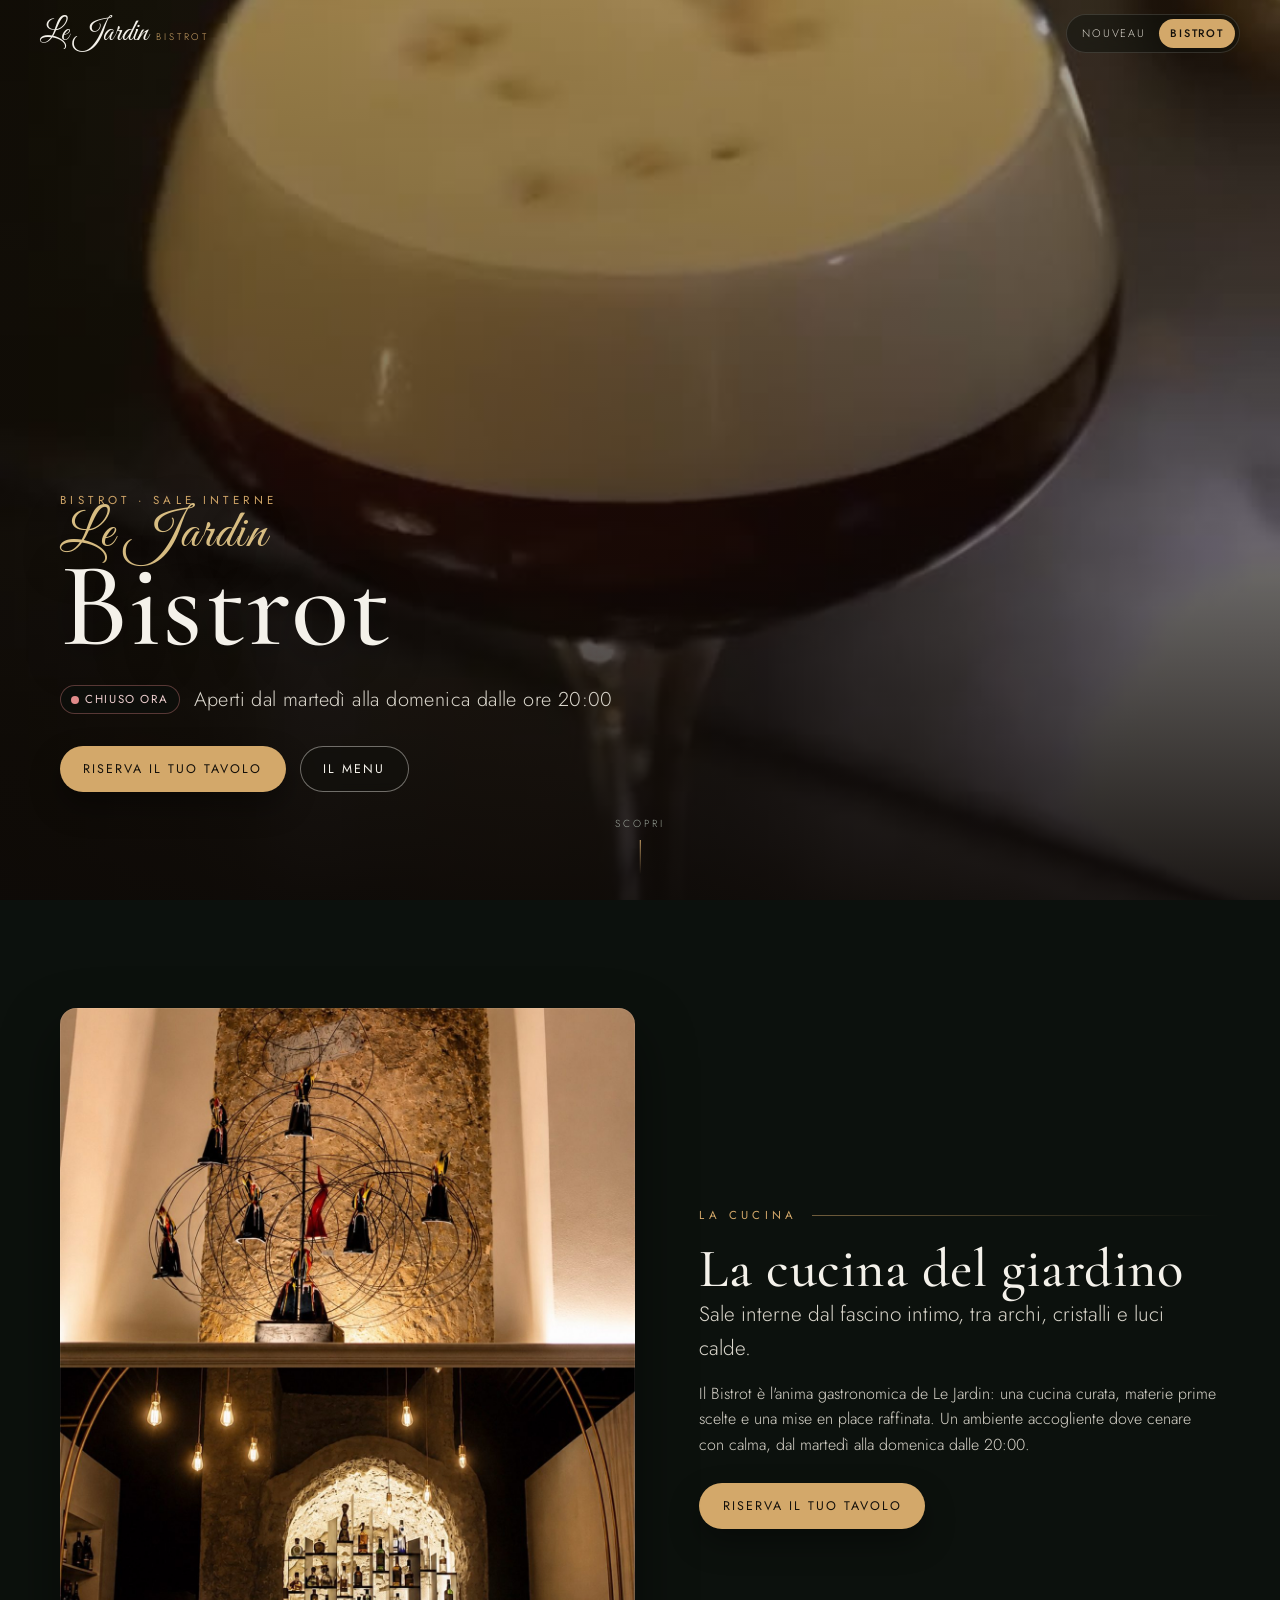
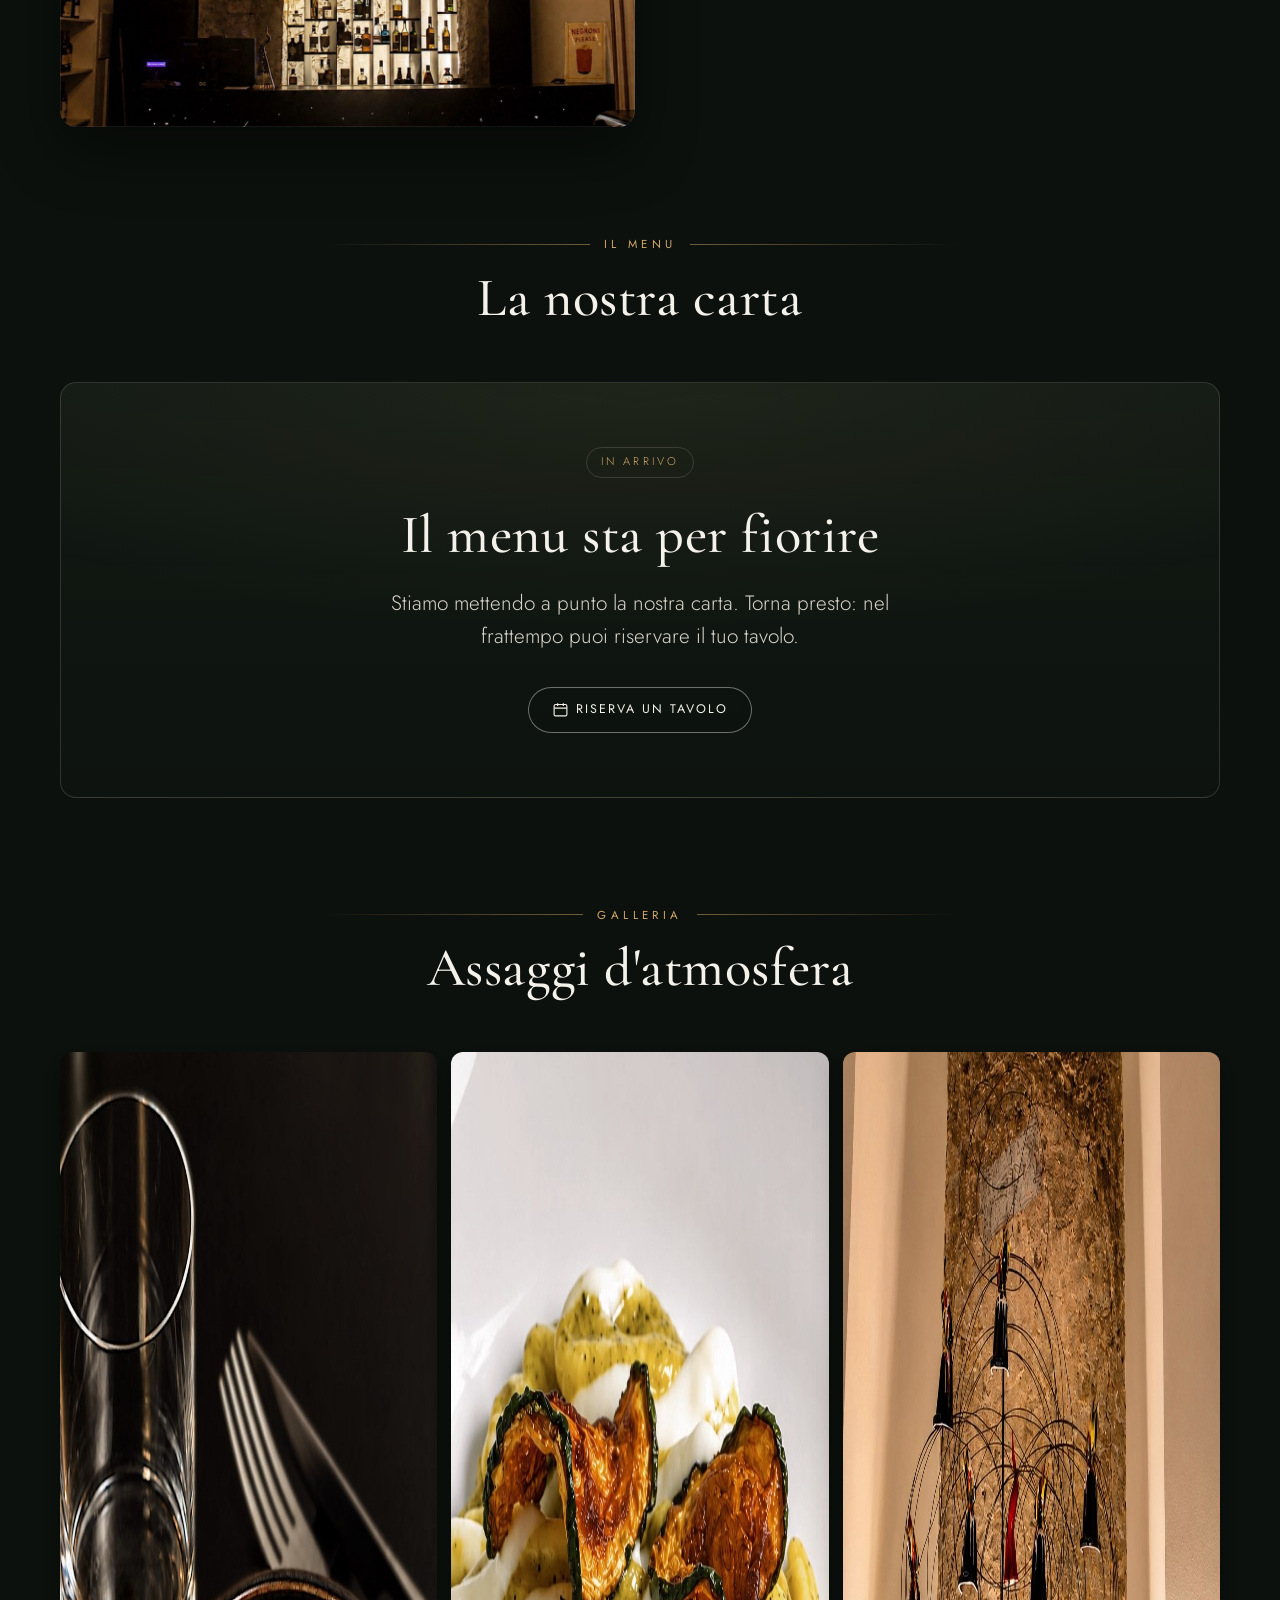
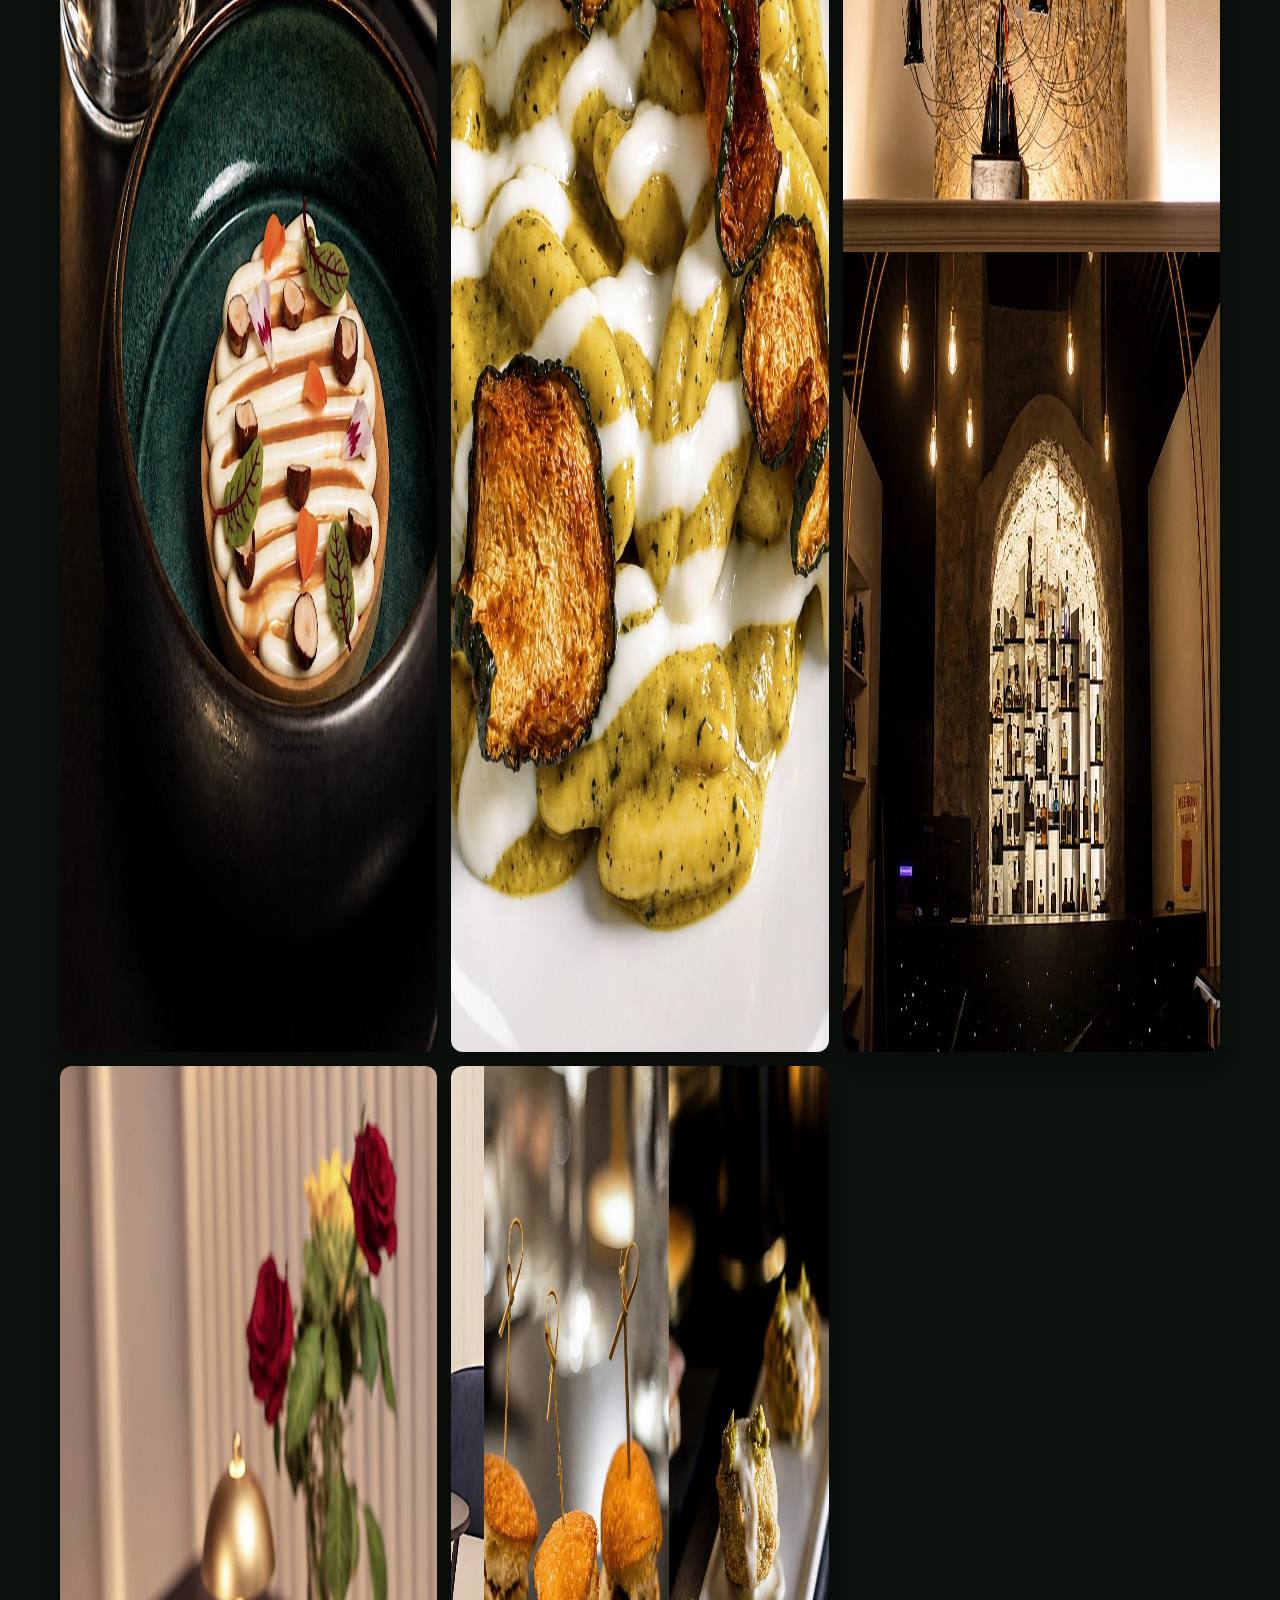
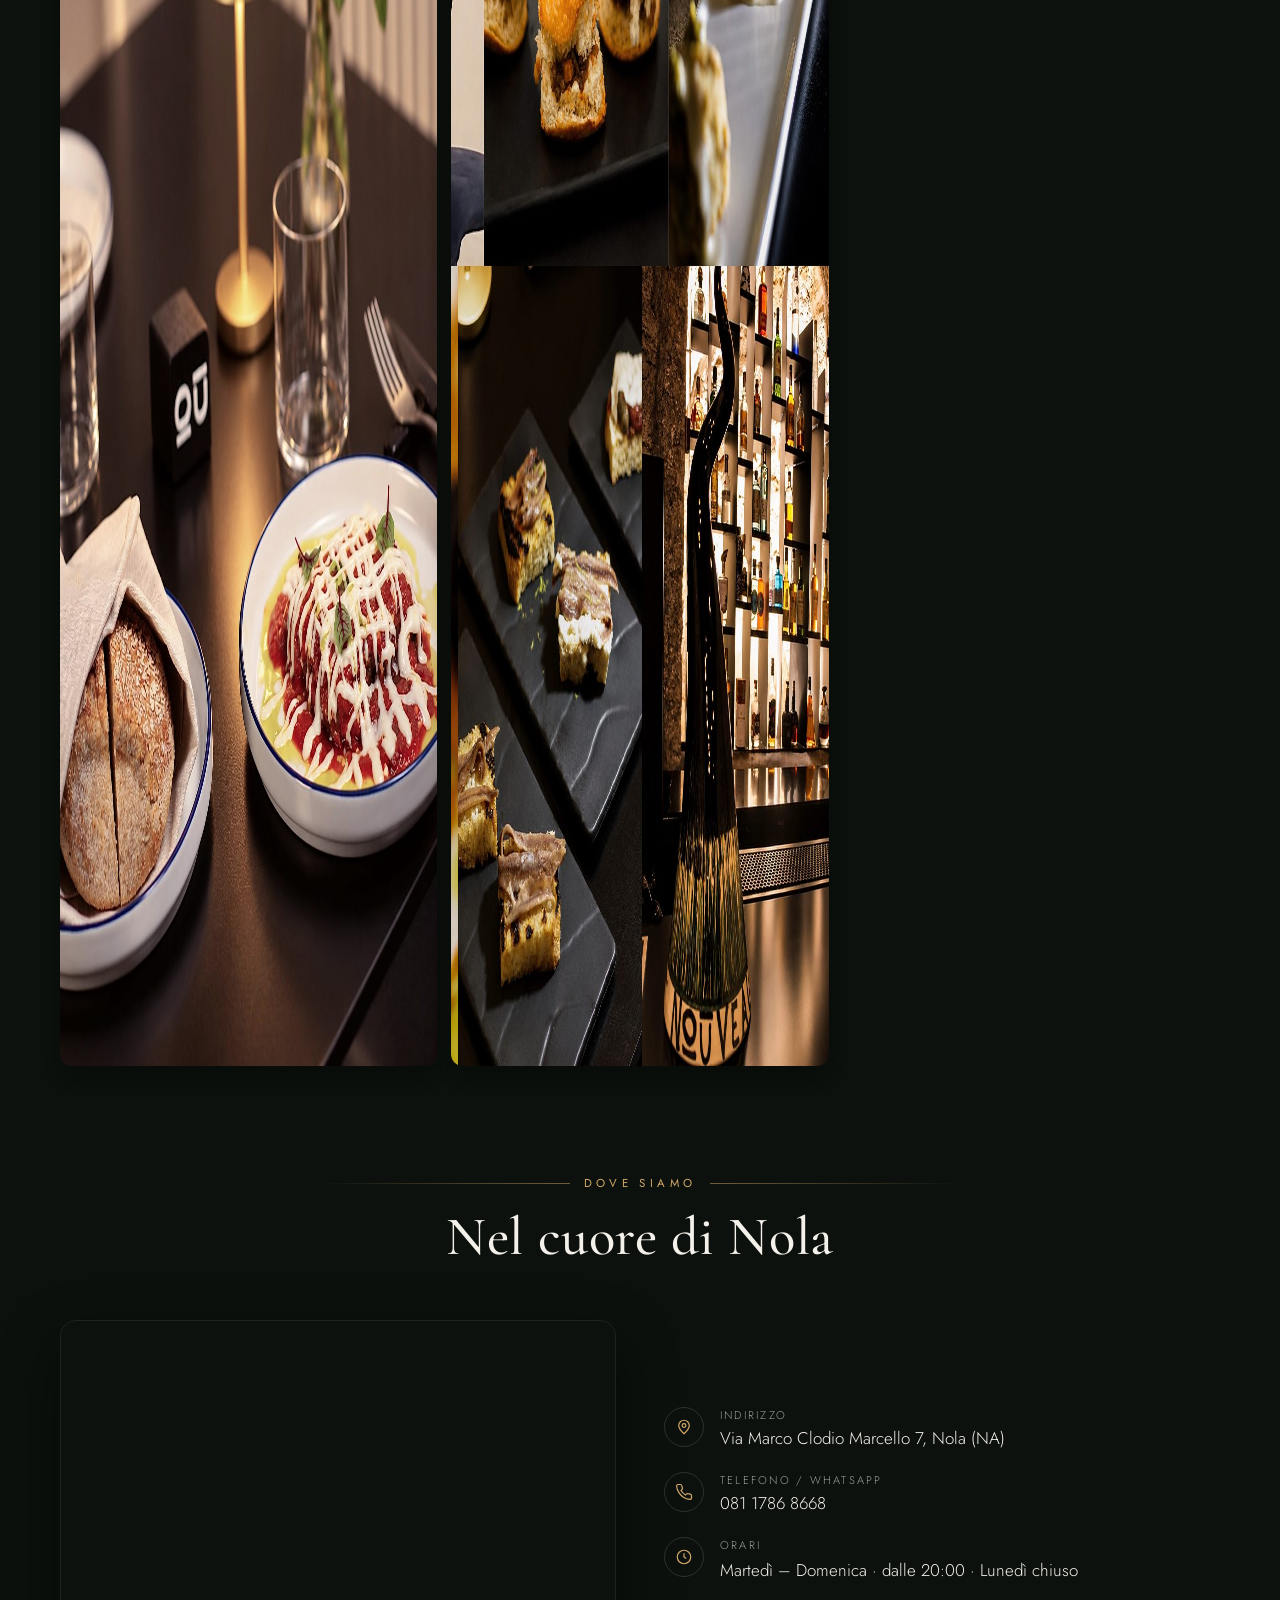
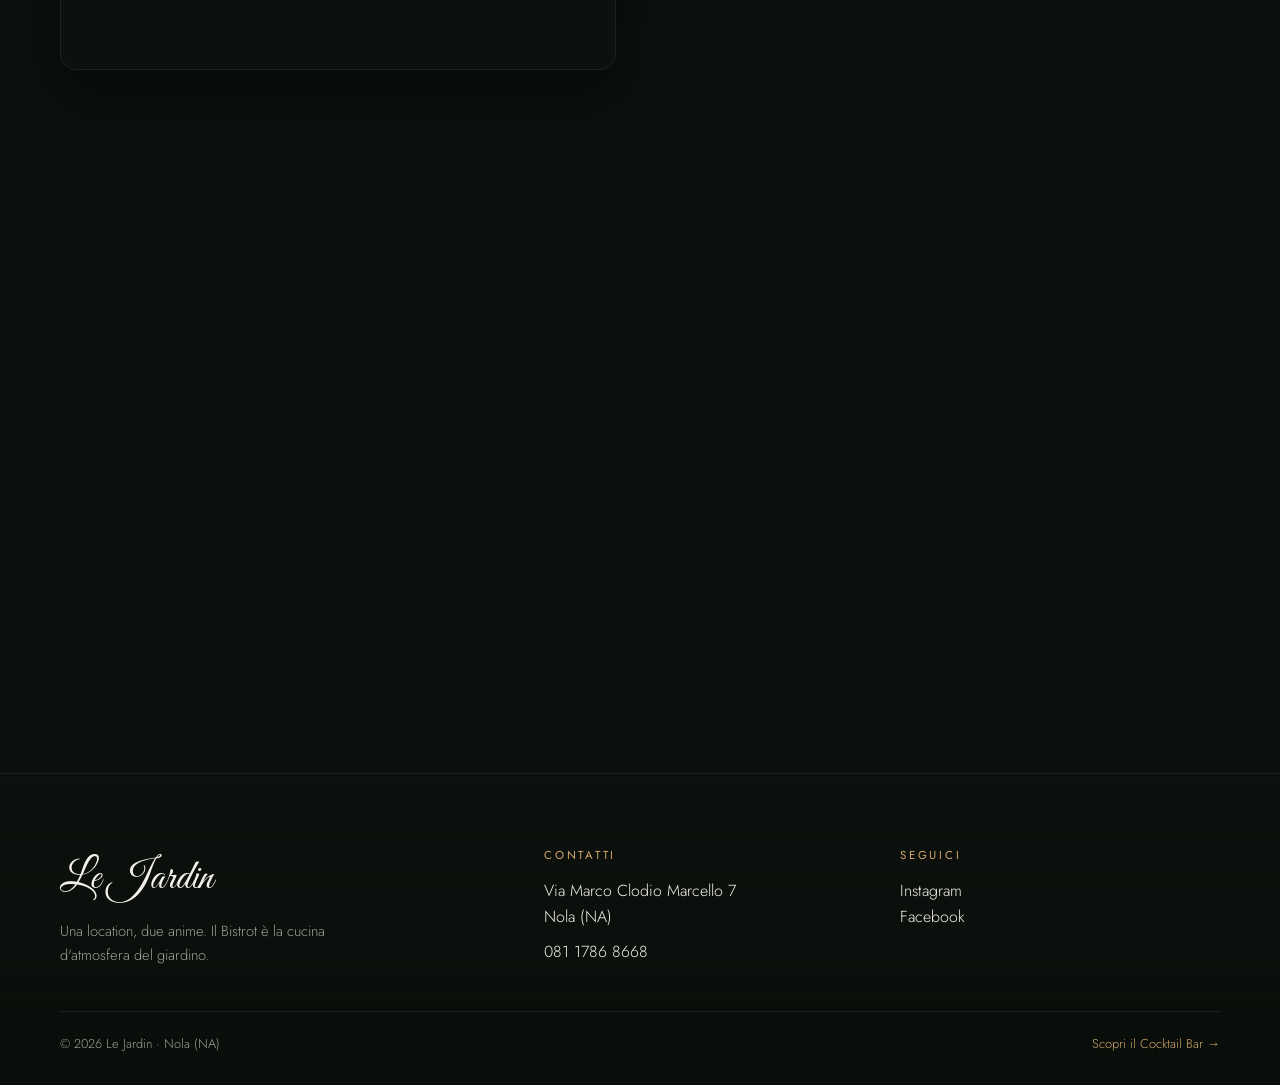
==== bistrot.html @ 112d4d07 "Le Jardin - sito Nouveau + Bistrot" ====
<!DOCTYPE html>
<html lang="it">
<head>
  <meta charset="UTF-8" />
  <meta name="viewport" content="width=device-width, initial-scale=1, viewport-fit=cover" />
  <meta name="theme-color" content="#0c110d" />

  <title>Le Jardin — Bistrot · Cucina d'atmosfera · Nola (NA)</title>
  <meta name="description" content="Il Bistrot de Le Jardin a Nola (NA): cucina curata in sale interne dal fascino intimo. Aperti dal martedì alla domenica dalle 20:00. Riserva il tuo tavolo." />
  <link rel="canonical" href="https://scintillaanselmo0-cell.github.io/le-jardin-nola/bistrot.html" />

  <link rel="icon" href="favicon.ico" sizes="any" />
  <link rel="icon" type="image/png" href="assets/img/icon-512.png" />
  <link rel="apple-touch-icon" href="assets/img/apple-touch-icon.png" />

  <meta property="og:type" content="website" />
  <meta property="og:site_name" content="Le Jardin" />
  <meta property="og:title" content="Le Jardin — Bistrot · Cucina" />
  <meta property="og:description" content="Cucina d'atmosfera. Dal martedì alla domenica dalle 20:00. Nola (NA)." />
  <meta property="og:image" content="assets/img/og-bistrot.jpg" />
  <meta property="og:locale" content="it_IT" />
  <meta name="twitter:card" content="summary_large_image" />
  <meta name="twitter:title" content="Le Jardin — Bistrot" />
  <meta name="twitter:description" content="Cucina d'atmosfera. Nola (NA)." />
  <meta name="twitter:image" content="assets/img/og-bistrot.jpg" />

  <!-- Font self-hosted (nessuna dipendenza esterna) -->
  <link rel="preload" href="assets/fonts/great-vibes-400.woff2" as="font" type="font/woff2" crossorigin />
  <link rel="preload" href="assets/fonts/cormorant-600.woff2" as="font" type="font/woff2" crossorigin />
  <link rel="stylesheet" href="fonts.css" />

  <link rel="stylesheet" href="style.css" />

  <!-- JSON-LD: Restaurant -->
  <script type="application/ld+json">
  {
    "@context": "https://schema.org",
    "@type": "Restaurant",
    "name": "Le Jardin — Bistrot",
    "description": "Bistrot e cucina d'atmosfera de Le Jardin, Nola (NA).",
    "url": "https://scintillaanselmo0-cell.github.io/le-jardin-nola/bistrot.html",
    "image": "https://scintillaanselmo0-cell.github.io/le-jardin-nola/assets/img/og-bistrot.jpg",
    "servesCuisine": "Italiana",
    "acceptsReservations": "True",
    "telephone": "+3908117868668",
    "address": {
      "@type": "PostalAddress",
      "streetAddress": "Via Marco Clodio Marcello 7",
      "addressLocality": "Nola",
      "addressRegion": "NA",
      "postalCode": "80035",
      "addressCountry": "IT"
    },
    "openingHoursSpecification": [{
      "@type": "OpeningHoursSpecification",
      "dayOfWeek": ["Tuesday","Wednesday","Thursday","Friday","Saturday","Sunday"],
      "opens": "20:00", "closes": "00:30"
    }],
    "sameAs": [
      "https://www.instagram.com/lejardin_bistrot/",
      "https://www.facebook.com/nouveauelementididesign/"
    ]
  }
  </script>
</head>

<body class="theme-bistrot" data-page="bistrot">

  <!-- ============ HEADER + SWITCH ============ -->
  <header class="site-header">
    <a class="site-header__brand" href="index.html" aria-label="Le Jardin — home">
      <span class="script">Le Jardin</span>
      <span class="sub">Bistrot</span>
    </a>
    <nav class="switch" aria-label="Cambia esperienza">
      <a href="nouveau.html">Nouveau</a>
      <a href="bistrot.html" class="active" aria-current="page">Bistrot</a>
    </nav>
  </header>

  <!-- ============ HERO ============ -->
  <section class="hero">
    <div class="hero__media">
      <video autoplay muted loop playsinline preload="metadata" poster="assets/poster/bistrot-hero.jpg">
        <source src="assets/video/bistrot-hero.mp4" type="video/mp4" />
      </video>
    </div>
    <div class="hero__overlay"></div>
    <div class="hero__inner">
      <p class="kicker" data-reveal>Bistrot · Sale interne</p>
      <h1 class="hero__title" data-reveal data-delay="1"><span class="script">Le Jardin</span>Bistrot</h1>
      <p class="hero__claim" data-reveal data-delay="2">
        <span class="badge" id="statusBadge"><span class="dot"></span>—</span>
        Aperti dal martedì alla domenica dalle ore 20:00
      </p>
      <div class="hero__actions" data-reveal data-delay="3">
        <a class="btn btn--primary" href="#prenota">Riserva il tuo tavolo</a>
        <a class="btn btn--ghost" href="#menu">Il menu</a>
      </div>
    </div>
    <div class="scroll-cue" aria-hidden="true">Scopri<span></span></div>
  </section>

  <!-- ============ CONCEPT CUCINA ============ -->
  <section class="section" id="concept">
    <div class="wrap">
      <div class="split">
        <div class="split__media" data-reveal>
          <img loading="lazy" width="1200" height="1600" src="assets/img/bistrot-interior.jpg" alt="Interno del bistrot con lampadario e arco di bottiglie" />
        </div>
        <div class="split__body" data-reveal data-delay="1">
          <p class="divider-leaf kicker">La cucina</p>
          <h2 class="section__title">La cucina del giardino</h2>
          <p class="lead">Sale interne dal fascino intimo, tra archi, cristalli e luci calde.</p>
          <p class="body-text">Il Bistrot è l'anima gastronomica de Le Jardin: una cucina curata, materie prime scelte e una mise en place raffinata. Un ambiente accogliente dove cenare con calma, dal martedì alla domenica dalle 20:00.</p>
          <div class="hero__actions" style="margin-top:1.6em">
            <a class="btn btn--primary" href="#prenota">Riserva il tuo tavolo</a>
          </div>
        </div>
      </div>
    </div>
  </section>

  <!-- ============ MENU (in arrivo, struttura pronta in data.js) ============ -->
  <section class="section" id="menu" style="padding-top:0">
    <div class="wrap">
      <div class="section__head center" data-reveal>
        <p class="divider-leaf kicker center">Il menu</p>
        <h2 class="section__title">La nostra carta</h2>
      </div>
      <div id="menuHost"><!-- render da script.js: "in arrivo" o categorie da data.js --></div>
    </div>
  </section>

  <!-- ============ GALLERIA ============ -->
  <section class="section" id="galleria" style="padding-top:0">
    <div class="wrap">
      <div class="section__head center" data-reveal>
        <p class="divider-leaf kicker center">Galleria</p>
        <h2 class="section__title">Assaggi d'atmosfera</h2>
      </div>
      <div class="gallery" data-reveal>
        <img loading="lazy" width="1200" height="1600" src="assets/img/bistrot-food-2.jpg" alt="Piatto gourmet impiattato su fondo scuro" />
        <img loading="lazy" width="1200" height="1600" src="assets/img/bistrot-table.jpg" alt="Tavolo apparecchiato con fiori e lume" />
        <img loading="lazy" width="1200" height="1600" src="assets/img/bistrot-food-3.jpg" alt="Primo piatto con zucchine e crema" />
        <img loading="lazy" width="1200" height="1600" src="assets/img/bistrot-food-1.jpg" alt="Selezione di finger food e antipasti" />
        <img loading="lazy" width="1200" height="1600" src="assets/img/bistrot-interior.jpg" alt="Dettaglio dell'interno del bistrot" />
      </div>
    </div>
  </section>

  <!-- ============ DOVE SIAMO ============ -->
  <section class="section" id="dove" style="padding-top:0">
    <div class="wrap">
      <div class="section__head center" data-reveal>
        <p class="divider-leaf kicker center">Dove siamo</p>
        <h2 class="section__title">Nel cuore di Nola</h2>
      </div>
      <div class="map-wrap" data-reveal>
        <div class="map-frame">
          <iframe title="Mappa Le Jardin" loading="lazy" referrerpolicy="no-referrer-when-downgrade"
            src="https://www.google.com/maps?q=Via+Marco+Clodio+Marcello+7,+Nola+NA&output=embed"></iframe>
        </div>
        <div class="info-list">
          <div class="info-row">
            <span class="ic"><svg viewBox="0 0 24 24" fill="none" stroke="currentColor" stroke-width="1.6"><path d="M12 21s-7-6.3-7-11a7 7 0 0 1 14 0c0 4.7-7 11-7 11Z"/><circle cx="12" cy="10" r="2.5"/></svg></span>
            <div><div class="k">Indirizzo</div><a class="v" data-maps target="_blank" rel="noopener">Via Marco Clodio Marcello 7, Nola (NA)</a></div>
          </div>
          <div class="info-row">
            <span class="ic"><svg viewBox="0 0 24 24" fill="none" stroke="currentColor" stroke-width="1.6"><path d="M22 16.9v3a2 2 0 0 1-2.2 2 19.8 19.8 0 0 1-8.6-3 19.5 19.5 0 0 1-6-6 19.8 19.8 0 0 1-3-8.6A2 2 0 0 1 4.1 2h3a2 2 0 0 1 2 1.7c.1 1 .4 1.9.7 2.8a2 2 0 0 1-.5 2.1L8.1 9.9a16 16 0 0 0 6 6l1.3-1.3a2 2 0 0 1 2.1-.4c.9.3 1.8.6 2.8.7a2 2 0 0 1 1.7 2Z"/></svg></span>
            <div><div class="k">Telefono / WhatsApp</div><a class="v" data-tel>081 1786 8668</a></div>
          </div>
          <div class="info-row">
            <span class="ic"><svg viewBox="0 0 24 24" fill="none" stroke="currentColor" stroke-width="1.6"><circle cx="12" cy="12" r="9"/><path d="M12 7v5l3 2"/></svg></span>
            <div><div class="k">Orari</div><div class="v">Martedì – Domenica · dalle 20:00 · Lunedì chiuso</div></div>
          </div>
        </div>
      </div>
    </div>
  </section>

  <!-- ============ PRENOTA (form -> WhatsApp) ============ -->
  <section class="section" id="prenota" style="padding-top:0">
    <div class="wrap">
      <div class="contact-grid">
        <div data-reveal>
          <p class="divider-leaf kicker">Prenota</p>
          <h2 class="section__title">Riserva il tuo tavolo</h2>
          <p class="lead" style="margin-top:.7em">Compila i campi: ti apriremo WhatsApp con il riepilogo pronto da inviare.</p>
          <div class="socials" style="margin-top:1.6em">
            <a class="social-chip" data-tel>
              <svg viewBox="0 0 24 24" fill="none" stroke="currentColor" stroke-width="1.6"><path d="M22 16.9v3a2 2 0 0 1-2.2 2 19.8 19.8 0 0 1-8.6-3 19.5 19.5 0 0 1-6-6 19.8 19.8 0 0 1-3-8.6A2 2 0 0 1 4.1 2h3a2 2 0 0 1 2 1.7c.1 1 .4 1.9.7 2.8a2 2 0 0 1-.5 2.1L8.1 9.9a16 16 0 0 0 6 6l1.3-1.3a2 2 0 0 1 2.1-.4c.9.3 1.8.6 2.8.7a2 2 0 0 1 1.7 2Z"/></svg>
              081 1786 8668
            </a>
            <a class="social-chip" href="https://www.instagram.com/lejardin_bistrot/" target="_blank" rel="noopener">
              <svg viewBox="0 0 24 24" fill="none" stroke="currentColor" stroke-width="1.6"><rect x="3" y="3" width="18" height="18" rx="5"/><circle cx="12" cy="12" r="4"/><circle cx="17.5" cy="6.5" r="1" fill="currentColor" stroke="none"/></svg>
              @lejardin_bistrot
            </a>
            <a class="social-chip" href="https://www.facebook.com/nouveauelementididesign/" target="_blank" rel="noopener">
              <svg viewBox="0 0 24 24" fill="currentColor"><path d="M13.5 9H16V6h-2.5C11.6 6 10 7.6 10 9.5V11H8v3h2v7h3v-7h2.2l.3-3H13v-1.2c0-.4.3-.8.5-.8Z"/></svg>
              Facebook
            </a>
          </div>
        </div>

        <form class="form" id="reservationForm" novalidate data-reveal data-delay="1">
          <div class="row">
            <div class="field">
              <label for="nome">Nome</label>
              <input id="nome" name="nome" type="text" autocomplete="given-name" placeholder="Il tuo nome" required />
              <span class="err">Inserisci il nome</span>
            </div>
            <div class="field">
              <label for="cognome">Cognome</label>
              <input id="cognome" name="cognome" type="text" autocomplete="family-name" placeholder="Il tuo cognome" required />
              <span class="err">Inserisci il cognome</span>
            </div>
          </div>
          <div class="field">
            <label for="telefono">Telefono</label>
            <input id="telefono" name="telefono" type="tel" autocomplete="tel" inputmode="tel" placeholder="Es. 333 123 4567" required />
            <span class="err">Inserisci un numero valido</span>
          </div>
          <div class="row">
            <div class="field">
              <label for="persone">Persone</label>
              <select id="persone" name="persone" required>
                <option value="" selected disabled>Seleziona</option>
                <option>1</option><option>2</option><option>3</option><option>4</option>
                <option>5</option><option>6</option><option>7</option><option>8</option>
                <option>Più di 8</option>
              </select>
              <span class="err">Seleziona il numero</span>
            </div>
            <div class="field">
              <label for="data">Data</label>
              <input id="data" name="data" type="date" required />
              <span class="err">Scegli una data</span>
            </div>
          </div>
          <div class="field">
            <label for="orario">Orario</label>
            <select id="orario" name="orario" required>
              <option value="" selected disabled>Seleziona</option>
              <option>20:00</option><option>20:30</option><option>21:00</option>
              <option>21:30</option><option>22:00</option><option>22:30</option><option>23:00</option>
            </select>
            <span class="err">Scegli un orario</span>
          </div>
          <button class="btn btn--wa" type="submit" style="width:100%;justify-content:center;margin-top:6px">
            <svg viewBox="0 0 24 24" fill="currentColor"><path d="M12.04 2C6.58 2 2.13 6.45 2.13 11.91c0 1.75.46 3.45 1.32 4.95L2 22l5.25-1.38c1.45.79 3.08 1.21 4.79 1.21 5.46 0 9.91-4.45 9.91-9.91C21.95 6.45 17.5 2 12.04 2m0 18.15c-1.53 0-3.03-.41-4.34-1.19l-.31-.18-3.11.82.83-3.03-.2-.32a8.2 8.2 0 0 1-1.26-4.36c0-4.54 3.7-8.23 8.24-8.23 2.2 0 4.27.86 5.82 2.42a8.18 8.18 0 0 1 2.41 5.82c0 4.54-3.69 8.25-8.23 8.25m4.52-6.16c-.25-.12-1.47-.72-1.69-.81-.23-.08-.39-.12-.56.12-.17.25-.64.81-.79.97-.14.17-.29.19-.54.06-.25-.12-1.05-.39-1.99-1.23-.74-.66-1.23-1.47-1.38-1.72-.14-.25-.02-.38.11-.51.11-.11.25-.29.37-.43.13-.14.17-.25.25-.41.08-.17.04-.31-.02-.43-.06-.12-.56-1.34-.76-1.84-.2-.48-.41-.42-.56-.42-.14-.01-.31-.01-.48-.01s-.43.06-.66.31c-.22.25-.86.85-.86 2.07 0 1.22.89 2.4 1.01 2.56.12.17 1.75 2.67 4.23 3.74.59.26 1.05.41 1.41.52.59.19 1.13.16 1.56.1.48-.07 1.47-.6 1.68-1.18.21-.58.21-1.07.14-1.18-.06-.11-.22-.17-.47-.29"/></svg>
            Invia richiesta su WhatsApp
          </button>
          <p class="form__note">Ti apriremo WhatsApp con il messaggio già compilato. La prenotazione è confermata dalla nostra risposta.</p>
        </form>
      </div>
    </div>
  </section>

  <!-- ============ FOOTER ============ -->
  <footer class="site-footer">
    <div class="wrap">
      <div class="footer-grid">
        <div>
          <div class="script">Le Jardin</div>
          <p class="muted" style="margin-top:8px;max-width:34ch">Una location, due anime. Il Bistrot è la cucina d'atmosfera del giardino.</p>
        </div>
        <div>
          <h4>Contatti</h4>
          <p><a data-maps target="_blank" rel="noopener">Via Marco Clodio Marcello 7<br>Nola (NA)</a></p>
          <p style="margin-top:10px"><a data-tel>081 1786 8668</a></p>
        </div>
        <div>
          <h4>Seguici</h4>
          <p><a href="https://www.instagram.com/lejardin_bistrot/" target="_blank" rel="noopener">Instagram</a></p>
          <p><a href="https://www.facebook.com/nouveauelementididesign/" target="_blank" rel="noopener">Facebook</a></p>
        </div>
      </div>
      <div class="footer-bottom">
        <span>© <span id="yr"></span> Le Jardin · Nola (NA)</span>
        <a class="to-other" href="nouveau.html">Scopri il Cocktail Bar →</a>
      </div>
    </div>
  </footer>

  <script src="data.js"></script>
  <script src="script.js"></script>
  <script>document.getElementById('yr').textContent = new Date().getFullYear();</script>
</body>
</html>
---- fonts.css ----
/* Le Jardin — font self-hosted (nessuna dipendenza esterna) */
@font-face{font-family:"Great Vibes";font-style:normal;font-weight:400;font-display:swap;src:url("assets/fonts/great-vibes-400.woff2") format("woff2");}
@font-face{font-family:"Cormorant Garamond";font-style:normal;font-weight:400;font-display:swap;src:url("assets/fonts/cormorant-400.woff2") format("woff2");}
@font-face{font-family:"Cormorant Garamond";font-style:italic;font-weight:400;font-display:swap;src:url("assets/fonts/cormorant-400-italic.woff2") format("woff2");}
@font-face{font-family:"Cormorant Garamond";font-style:normal;font-weight:500;font-display:swap;src:url("assets/fonts/cormorant-500.woff2") format("woff2");}
@font-face{font-family:"Cormorant Garamond";font-style:normal;font-weight:600;font-display:swap;src:url("assets/fonts/cormorant-600.woff2") format("woff2");}
@font-face{font-family:"Jost";font-style:normal;font-weight:300;font-display:swap;src:url("assets/fonts/jost-300.woff2") format("woff2");}
@font-face{font-family:"Jost";font-style:normal;font-weight:400;font-display:swap;src:url("assets/fonts/jost-400.woff2") format("woff2");}
@font-face{font-family:"Jost";font-style:normal;font-weight:500;font-display:swap;src:url("assets/fonts/jost-500.woff2") format("woff2");}
---- style.css ----
/* =============================================================================
   LE JARDIN — STYLE.CSS
   Estetica: giardino notturno, elegante. Palette scura + accenti botanici/oro.
   Base condivisa + override per Nouveau (.theme-nouveau) e Bistrot (.theme-bistrot)
   ========================================================================== */

/* ---------- Tokens ---------- */
:root {
  --ink:        #0c110d;   /* near-black botanico */
  --ink-2:      #121a14;
  --panel:      #17211a;
  --cream:      #f4f1ea;
  --cream-soft: #d9d5cb;
  --muted:      #9aa398;
  --gold:       #c6a462;
  --gold-soft:  #d8bd82;
  --green:      #6f8f6a;   /* verde botanico */
  --green-deep: #33513a;
  --line:       rgba(244,241,234,.14);
  --line-soft:  rgba(244,241,234,.08);
  --shadow:     0 24px 60px rgba(0,0,0,.45);

  --serif: "Cormorant Garamond", Georgia, "Times New Roman", serif;
  --script: "Great Vibes", "Cormorant Garamond", cursive;
  --sans: "Jost", "Helvetica Neue", Arial, sans-serif;

  --wrap: 1160px;
  --radius: 16px;
  --ease: cubic-bezier(.22,.61,.36,1);
}

/* Tema Nouveau — più notturno/vibrante (verde-blu, oro freddo) */
.theme-nouveau {
  --accent: #cbb06a;
  --accent-2: #7fa27a;
  --tint: rgba(18,26,20,.72);
  --hero-overlay: linear-gradient(180deg, rgba(8,12,9,.35) 0%, rgba(8,12,9,.55) 55%, rgba(8,12,9,.92) 100%);
}
/* Tema Bistrot — più caldo/accogliente (oro caldo, terracotta soft) */
.theme-bistrot {
  --accent: #d3a86a;
  --accent-2: #b98a54;
  --tint: rgba(24,18,14,.72);
  --hero-overlay: linear-gradient(180deg, rgba(16,11,8,.35) 0%, rgba(16,11,8,.55) 55%, rgba(14,10,7,.94) 100%);
}

/* ---------- Reset ---------- */
*,*::before,*::after { box-sizing: border-box; }
* { margin: 0; }
html { scroll-behavior: smooth; -webkit-text-size-adjust: 100%; }
body {
  font-family: var(--sans);
  color: var(--cream);
  background: var(--ink);
  line-height: 1.6;
  font-weight: 300;
  overflow-x: hidden;
  -webkit-font-smoothing: antialiased;
  text-rendering: optimizeLegibility;
}
img, video { max-width: 100%; display: block; }
a { color: inherit; text-decoration: none; }
button { font-family: inherit; cursor: pointer; border: 0; background: none; color: inherit; }
:focus-visible { outline: 2px solid var(--accent); outline-offset: 3px; border-radius: 4px; }
ul { list-style: none; padding: 0; }

/* ---------- Typography helpers ---------- */
h1,h2,h3 { font-family: var(--serif); font-weight: 500; line-height: 1.08; letter-spacing: .01em; }
.script { font-family: var(--script); font-weight: 400; }
.kicker {
  font-family: var(--sans); font-weight: 400; font-size: .72rem;
  letter-spacing: .38em; text-transform: uppercase; color: var(--accent);
}
.wrap { width: min(var(--wrap), 92vw); margin-inline: auto; }
.lead { font-size: clamp(1.05rem, 2.2vw, 1.3rem); color: var(--cream-soft); font-weight: 300; }
.center { text-align: center; }

/* =============================================================================
   SPLASH / CHOOSER (index.html)
   ========================================================================== */
.splash {
  min-height: 100svh; min-height: 100dvh;
  display: flex; flex-direction: column;
  background: var(--ink);
  padding-top: env(safe-area-inset-top);
}
.splash__brand {
  position: absolute; top: max(26px, env(safe-area-inset-top)); left: 0; right: 0;
  z-index: 30; text-align: center; pointer-events: none;
}
.splash__brand .script {
  font-size: clamp(2.6rem, 8vw, 5rem); color: var(--cream);
  text-shadow: 0 6px 30px rgba(0,0,0,.6);
}
.splash__brand .tagline {
  font-size: .7rem; letter-spacing: .34em; text-transform: uppercase;
  color: var(--gold-soft); margin-top: -.2em;
}

.chooser {
  flex: 1; display: grid; grid-template-columns: 1fr 1fr;
  min-height: 100svh; min-height: 100dvh;
}
.half {
  position: relative; overflow: hidden; display: flex;
  align-items: flex-end; justify-content: center;
  min-height: 50svh; isolation: isolate;
}
.half__media { position: absolute; inset: 0; z-index: -2; }
.half__media img, .half__media video {
  width: 100%; height: 100%; object-fit: cover;
  transition: transform 1.1s var(--ease), filter 1.1s var(--ease);
  transform: scale(1.06); filter: saturate(.92) brightness(.62);
}
.half__scrim {
  position: absolute; inset: 0; z-index: -1;
  background: linear-gradient(180deg, rgba(8,12,9,.25), rgba(8,12,9,.78));
  transition: background .6s var(--ease);
}
.half__inner {
  position: relative; z-index: 2; text-align: center;
  padding: 0 24px clamp(48px, 9vh, 96px); max-width: 460px;
}
.half__kicker { color: var(--gold-soft); }
.half__title { font-size: clamp(2.1rem, 5vw, 3.4rem); color: var(--cream); margin-top: .18em; }
.half__desc { color: var(--cream-soft); margin-top: .5em; font-size: .98rem; }
.half__cta {
  display: inline-flex; align-items: center; gap: .6em; margin-top: 1.4em;
  padding: .85em 1.7em; border: 1px solid rgba(244,241,234,.4);
  border-radius: 100px; letter-spacing: .18em; text-transform: uppercase;
  font-size: .74rem; color: var(--cream); backdrop-filter: blur(4px);
  background: rgba(12,17,13,.28); transition: all .4s var(--ease);
}
.half__cta::after { content: "→"; transition: transform .4s var(--ease); }
/* Hover / focus states */
.half:hover .half__media img, .half:hover .half__media video,
.half:focus-within .half__media img, .half:focus-within .half__media video {
  transform: scale(1.14); filter: saturate(1.05) brightness(.72);
}
.half:hover .half__scrim, .half:focus-within .half__scrim {
  background: linear-gradient(180deg, rgba(8,12,9,.1), rgba(8,12,9,.62));
}
.half:hover .half__cta { background: var(--accent); color: #14100a; border-color: var(--accent); }
.half:hover .half__cta::after { transform: translateX(5px); }

.half--nouveau { --accent: #cbb06a; }
.half--bistrot { --accent: #d3a86a; }

/* Divider / cerniera centrale con logo */
.chooser__hinge {
  position: absolute; top: 50%; left: 50%; transform: translate(-50%,-50%);
  z-index: 20; width: 92px; height: 92px; border-radius: 50%;
  display: grid; place-items: center; pointer-events: none;
  background: radial-gradient(circle at 50% 40%, rgba(12,17,13,.9), rgba(12,17,13,.7));
  border: 1px solid rgba(214,189,130,.5);
  box-shadow: 0 0 0 8px rgba(12,17,13,.35), 0 18px 40px rgba(0,0,0,.5);
}
.chooser__hinge .lj { font-family: var(--serif); font-size: 1.5rem; color: var(--gold-soft); letter-spacing: .02em; }

.splash__foot {
  position: relative; z-index: 15; text-align: center;
  padding: 18px 16px calc(18px + env(safe-area-inset-bottom));
  background: var(--ink); border-top: 1px solid var(--line-soft);
  font-size: .82rem; color: var(--muted);
  display: flex; flex-wrap: wrap; gap: 8px 22px; justify-content: center; align-items: center;
}
.splash__foot a:hover { color: var(--cream); }
.splash__foot .sep { opacity: .4; }

/* =============================================================================
   HEADER / SWITCH (nouveau.html + bistrot.html)
   ========================================================================== */
.site-header {
  position: fixed; top: 0; inset-inline: 0; z-index: 60;
  display: flex; align-items: center; justify-content: space-between;
  padding: 14px clamp(16px, 4vw, 40px);
  padding-top: max(14px, env(safe-area-inset-top));
  transition: background .4s var(--ease), border-color .4s var(--ease), backdrop-filter .4s;
  border-bottom: 1px solid transparent;
}
.site-header.scrolled {
  background: rgba(10,15,11,.82); backdrop-filter: blur(14px) saturate(1.1);
  border-bottom-color: var(--line-soft);
}
.site-header__brand { display: flex; align-items: baseline; gap: .5em; }
.site-header__brand .script { font-size: 1.9rem; color: var(--cream); line-height: 1; }
.site-header__brand .sub {
  font-size: .6rem; letter-spacing: .3em; text-transform: uppercase; color: var(--accent);
}

/* Switch Nouveau <-> Bistrot */
.switch {
  display: inline-flex; align-items: center; gap: 2px; padding: 4px;
  border: 1px solid var(--line); border-radius: 100px; background: rgba(12,17,13,.5);
  backdrop-filter: blur(8px);
}
.switch a {
  font-size: .68rem; letter-spacing: .16em; text-transform: uppercase;
  padding: .55em 1.05em; border-radius: 100px; color: var(--cream-soft);
  transition: all .35s var(--ease); white-space: nowrap;
}
.switch a.active { background: var(--accent); color: #14100a; font-weight: 500; }
.switch a:not(.active):hover { color: var(--cream); background: rgba(244,241,234,.08); }

/* =============================================================================
   HERO (pagine interne)
   ========================================================================== */
.hero {
  position: relative; min-height: 100svh; min-height: 100dvh;
  display: flex; align-items: flex-end; overflow: hidden; isolation: isolate;
}
.hero__media { position: absolute; inset: 0; z-index: -2; }
.hero__media img, .hero__media video {
  width: 100%; height: 100%; object-fit: cover;
}
.hero__overlay { position: absolute; inset: 0; z-index: -1; background: var(--hero-overlay); }
.hero__inner {
  width: min(var(--wrap), 92vw); margin-inline: auto;
  padding: 0 0 clamp(64px, 12vh, 130px); position: relative;
}
.hero__title {
  font-size: clamp(3.2rem, 12vw, 7.5rem); color: var(--cream);
  line-height: .92; text-shadow: 0 10px 40px rgba(0,0,0,.5);
}
.hero__title .script { display: block; font-size: clamp(2rem, 6vw, 3.4rem); color: var(--gold-soft); margin-bottom: -.15em; }
.hero__claim {
  display: inline-flex; align-items: center; gap: .7em; margin-top: 1.1em;
  font-size: clamp(1rem, 2.4vw, 1.25rem); color: var(--cream-soft); letter-spacing: .02em;
}
.hero__actions { display: flex; flex-wrap: wrap; gap: 14px; margin-top: 1.9em; }
.hero .scroll-cue {
  position: absolute; bottom: 26px; left: 50%; transform: translateX(-50%);
  font-size: .64rem; letter-spacing: .3em; text-transform: uppercase; color: var(--muted);
  display: flex; flex-direction: column; align-items: center; gap: 8px;
}
.hero .scroll-cue span { width: 1px; height: 34px; background: linear-gradient(var(--accent), transparent); animation: cue 2s var(--ease) infinite; }
@keyframes cue { 0%{transform:scaleY(.2);transform-origin:top;opacity:.3} 50%{transform:scaleY(1);opacity:1} 100%{transform:scaleY(.2);transform-origin:bottom;opacity:.3} }

/* ---------- Badge Aperto/Chiuso ---------- */
.badge {
  display: inline-flex; align-items: center; gap: .5em;
  padding: .4em .9em; border-radius: 100px; font-size: .72rem;
  letter-spacing: .14em; text-transform: uppercase; font-weight: 400;
  border: 1px solid var(--line); background: rgba(12,17,13,.55); backdrop-filter: blur(6px);
}
.badge .dot { width: 8px; height: 8px; border-radius: 50%; background: var(--muted); }
.badge.is-open   { color: #d7f0d0; border-color: rgba(120,190,120,.5); }
.badge.is-open .dot { background: #7cd67c; box-shadow: 0 0 0 4px rgba(124,214,124,.18); animation: pulse 2s infinite; }
.badge.is-closed { color: #f0d0d0; border-color: rgba(200,120,120,.4); }
.badge.is-closed .dot { background: #e08a8a; }
@keyframes pulse { 0%,100%{box-shadow:0 0 0 3px rgba(124,214,124,.18)} 50%{box-shadow:0 0 0 7px rgba(124,214,124,0)} }

/* =============================================================================
   BUTTONS
   ========================================================================== */
.btn {
  display: inline-flex; align-items: center; gap: .6em;
  padding: .95em 1.8em; border-radius: 100px; font-size: .78rem;
  letter-spacing: .16em; text-transform: uppercase; font-weight: 400;
  transition: all .4s var(--ease); border: 1px solid transparent; line-height: 1;
  min-height: 46px;
}
.btn svg { width: 17px; height: 17px; }
.btn--primary { background: var(--accent); color: #14100a; box-shadow: 0 14px 30px rgba(0,0,0,.35); }
.btn--primary:hover { transform: translateY(-2px); box-shadow: 0 20px 40px rgba(0,0,0,.45); filter: brightness(1.06); }
.btn--ghost { border-color: rgba(244,241,234,.42); color: var(--cream); background: rgba(12,17,13,.25); backdrop-filter: blur(4px); }
.btn--ghost:hover { border-color: var(--accent); color: var(--accent); }
.btn--wa { background: #25d366; color: #08130b; }
.btn--wa:hover { transform: translateY(-2px); filter: brightness(1.05); box-shadow: 0 18px 36px rgba(37,211,102,.3); }

/* =============================================================================
   SECTIONS
   ========================================================================== */
section { position: relative; }
.section { padding: clamp(70px, 12vh, 130px) 0; }
.section__head { max-width: 640px; margin-bottom: clamp(36px, 6vh, 60px); }
.section__head.center { margin-inline: auto; }
.section__title { font-size: clamp(2rem, 5.2vw, 3.4rem); color: var(--cream); margin-top: .28em; }
.section__lead { margin-top: .8em; }
.divider-leaf { display: flex; align-items: center; gap: 14px; color: var(--accent); margin: 0 0 4px; }
.divider-leaf::after { content: ""; height: 1px; flex: 1; background: linear-gradient(90deg, var(--accent), transparent); opacity: .5; }
.center .divider-leaf::before { content: ""; height: 1px; flex: 1; background: linear-gradient(90deg, transparent, var(--accent)); opacity: .5; }

/* ---------- Concept split ---------- */
.split { display: grid; grid-template-columns: 1.05fr .95fr; gap: clamp(30px, 5vw, 72px); align-items: center; }
.split.reverse .split__media { order: 2; }
.split__media {
  position: relative; border-radius: var(--radius); overflow: hidden;
  box-shadow: var(--shadow); aspect-ratio: 4/5;
}
.split__media img, .split__media video { width: 100%; height: 100%; object-fit: cover; }
.split__media::after { content:""; position:absolute; inset:0; box-shadow: inset 0 0 0 1px rgba(244,241,234,.08); border-radius: var(--radius); }
.split__body p + p { margin-top: 1em; }
.split__body .body-text { color: var(--cream-soft); margin-top: 1em; }

/* ---------- Highlights (drink) ---------- */
.cards { display: grid; grid-template-columns: repeat(3,1fr); gap: 18px; margin-top: 8px; }
.card {
  border: 1px solid var(--line-soft); border-radius: var(--radius); padding: 28px 24px;
  background: linear-gradient(180deg, rgba(23,33,26,.6), rgba(18,26,20,.35));
  transition: transform .5s var(--ease), border-color .5s var(--ease);
}
.card:hover { transform: translateY(-4px); border-color: rgba(203,176,106,.4); }
.card__no { font-family: var(--serif); font-size: 1.4rem; color: var(--accent); opacity: .7; }
.card h3 { font-size: 1.5rem; color: var(--cream); margin: .3em 0 .35em; }
.card p { color: var(--muted); font-size: .95rem; }

/* ---------- Menu ---------- */
.menu-panel {
  border: 1px solid var(--line); border-radius: var(--radius);
  padding: clamp(36px, 6vw, 64px); text-align: center;
  background:
    radial-gradient(120% 100% at 50% 0%, rgba(203,176,106,.08), transparent 60%),
    linear-gradient(180deg, rgba(23,33,26,.5), rgba(18,26,20,.3));
}
.menu-panel .lead { max-width: 520px; margin: .6em auto 1.6em; }
.menu-soon__tag {
  display: inline-block; font-size: .7rem; letter-spacing: .28em; text-transform: uppercase;
  color: var(--accent); border: 1px solid var(--line); border-radius: 100px; padding: .5em 1.2em; margin-bottom: 1.2em;
}
/* Menu categorie (quando popolato in data.js) */
.menu-cats { display: grid; gap: clamp(28px,4vw,44px); text-align: left; max-width: 720px; margin-inline: auto; }
.menu-cat h3 { font-size: 1.7rem; color: var(--accent); margin-bottom: .5em; }
.menu-item { display: flex; justify-content: space-between; gap: 16px; padding: .7em 0; border-bottom: 1px dashed var(--line-soft); }
.menu-item__name { color: var(--cream); font-size: 1.08rem; }
.menu-item__desc { color: var(--muted); font-size: .9rem; margin-top: .15em; }
.menu-item__price { color: var(--accent); font-family: var(--serif); font-size: 1.2rem; white-space: nowrap; }

/* ---------- Gallery ---------- */
.gallery { columns: 3; column-gap: 14px; }
.gallery img {
  width: 100%; border-radius: 12px; margin-bottom: 14px; break-inside: avoid;
  box-shadow: 0 12px 28px rgba(0,0,0,.35); transition: transform .6s var(--ease), filter .6s var(--ease);
  filter: saturate(.96);
}
.gallery img:hover { transform: scale(1.02); filter: saturate(1.08); }

/* ---------- Map / Dove siamo ---------- */
.map-wrap { display: grid; grid-template-columns: 1fr 1fr; gap: clamp(24px,4vw,48px); align-items: stretch; }
.map-frame { border-radius: var(--radius); overflow: hidden; box-shadow: var(--shadow); min-height: 340px; border: 1px solid var(--line-soft); }
.map-frame iframe { width: 100%; height: 100%; min-height: 340px; border: 0; filter: grayscale(.2) contrast(1.05) brightness(.92); }
.info-list { display: grid; gap: 20px; align-content: center; }
.info-row { display: flex; gap: 16px; align-items: flex-start; }
.info-row .ic { flex: none; width: 40px; height: 40px; border-radius: 50%; display: grid; place-items: center; border: 1px solid var(--line); color: var(--accent); }
.info-row .ic svg { width: 18px; height: 18px; }
.info-row .k { font-size: .7rem; letter-spacing: .2em; text-transform: uppercase; color: var(--muted); }
.info-row .v { color: var(--cream); font-size: 1.06rem; margin-top: 2px; }
.info-row a.v:hover { color: var(--accent); }

/* ---------- Contatti / Prenota ---------- */
.contact-grid { display: grid; grid-template-columns: 1fr 1fr; gap: clamp(28px,5vw,60px); }
.socials { display: flex; gap: 12px; flex-wrap: wrap; margin-top: 8px; }
.social-chip {
  display: inline-flex; align-items: center; gap: .5em; padding: .7em 1.1em;
  border: 1px solid var(--line); border-radius: 100px; font-size: .85rem; color: var(--cream-soft);
  transition: all .35s var(--ease);
}
.social-chip svg { width: 18px; height: 18px; }
.social-chip:hover { border-color: var(--accent); color: var(--accent); transform: translateY(-2px); }

/* ---------- Reservation form (Bistrot) ---------- */
.form { display: grid; gap: 16px; }
.form .row { display: grid; grid-template-columns: 1fr 1fr; gap: 16px; }
.field { display: grid; gap: 7px; }
.field label { font-size: .7rem; letter-spacing: .18em; text-transform: uppercase; color: var(--muted); }
.field input, .field select {
  width: 100%; padding: .85em 1em; border-radius: 12px; color: var(--cream);
  background: rgba(12,17,13,.55); border: 1px solid var(--line); font-size: 1rem; font-family: inherit;
  transition: border-color .3s, background .3s;
}
.field input:focus, .field select:focus { border-color: var(--accent); background: rgba(12,17,13,.8); outline: none; }
.field input::placeholder { color: rgba(154,163,152,.6); }
.field.invalid input, .field.invalid select { border-color: #e08a8a; }
.field .err { font-size: .74rem; color: #e79b9b; display: none; }
.field.invalid .err { display: block; }
.form__note { font-size: .82rem; color: var(--muted); }
select option { background: var(--ink); color: var(--cream); }

/* =============================================================================
   FOOTER
   ========================================================================== */
.site-footer {
  border-top: 1px solid var(--line-soft); padding: clamp(48px,8vh,80px) 0 calc(30px + env(safe-area-inset-bottom));
  background: linear-gradient(180deg, transparent, rgba(8,12,9,.6));
}
.footer-grid { display: grid; grid-template-columns: 1.4fr 1fr 1fr; gap: 36px; }
.site-footer .script { font-size: 2.6rem; color: var(--cream); }
.site-footer h4 { font-family: var(--sans); font-size: .72rem; letter-spacing: .24em; text-transform: uppercase; color: var(--accent); margin-bottom: 14px; font-weight: 400; }
.site-footer a:hover { color: var(--accent); }
.site-footer .muted { color: var(--muted); font-size: .92rem; }
.footer-bottom {
  margin-top: 44px; padding-top: 22px; border-top: 1px solid var(--line-soft);
  display: flex; flex-wrap: wrap; gap: 10px 20px; justify-content: space-between; align-items: center;
  font-size: .8rem; color: var(--muted);
}
.footer-bottom .to-other { color: var(--accent); }

/* =============================================================================
   REVEAL ANIMATIONS
   ========================================================================== */
[data-reveal] { opacity: 0; transform: translateY(26px); transition: opacity .9s var(--ease), transform .9s var(--ease); }
[data-reveal].in { opacity: 1; transform: none; }
[data-reveal][data-delay="1"] { transition-delay: .09s; }
[data-reveal][data-delay="2"] { transition-delay: .18s; }
[data-reveal][data-delay="3"] { transition-delay: .27s; }

/* =============================================================================
   RESPONSIVE
   ========================================================================== */
@media (max-width: 900px) {
  .split, .map-wrap, .contact-grid { grid-template-columns: 1fr; }
  .split.reverse .split__media { order: 0; }
  .cards { grid-template-columns: 1fr; }
  .gallery { columns: 2; }
  .footer-grid { grid-template-columns: 1fr; gap: 30px; }
  .split__media { aspect-ratio: 16/11; }
}

@media (max-width: 720px) {
  /* Splash diventa verticale (stack) */
  .chooser { grid-template-columns: 1fr; }
  .half { min-height: 50svh; }
  .chooser__hinge { width: 74px; height: 74px; }
  .form .row { grid-template-columns: 1fr; }
  .site-header { padding: 10px 14px; padding-top: max(10px, env(safe-area-inset-top)); }
  .site-header__brand .script { font-size: 1.55rem; }
  .switch a { padding: .5em .8em; font-size: .62rem; }
}

@media (max-width: 480px) {
  .gallery { columns: 1; }
  .hero__actions .btn { width: 100%; justify-content: center; }
}

/* Riduci il movimento se richiesto dal sistema */
@media (prefers-reduced-motion: reduce) {
  *, *::before, *::after { animation-duration: .001ms !important; transition-duration: .001ms !important; scroll-behavior: auto !important; }
  [data-reveal] { opacity: 1; transform: none; }
}
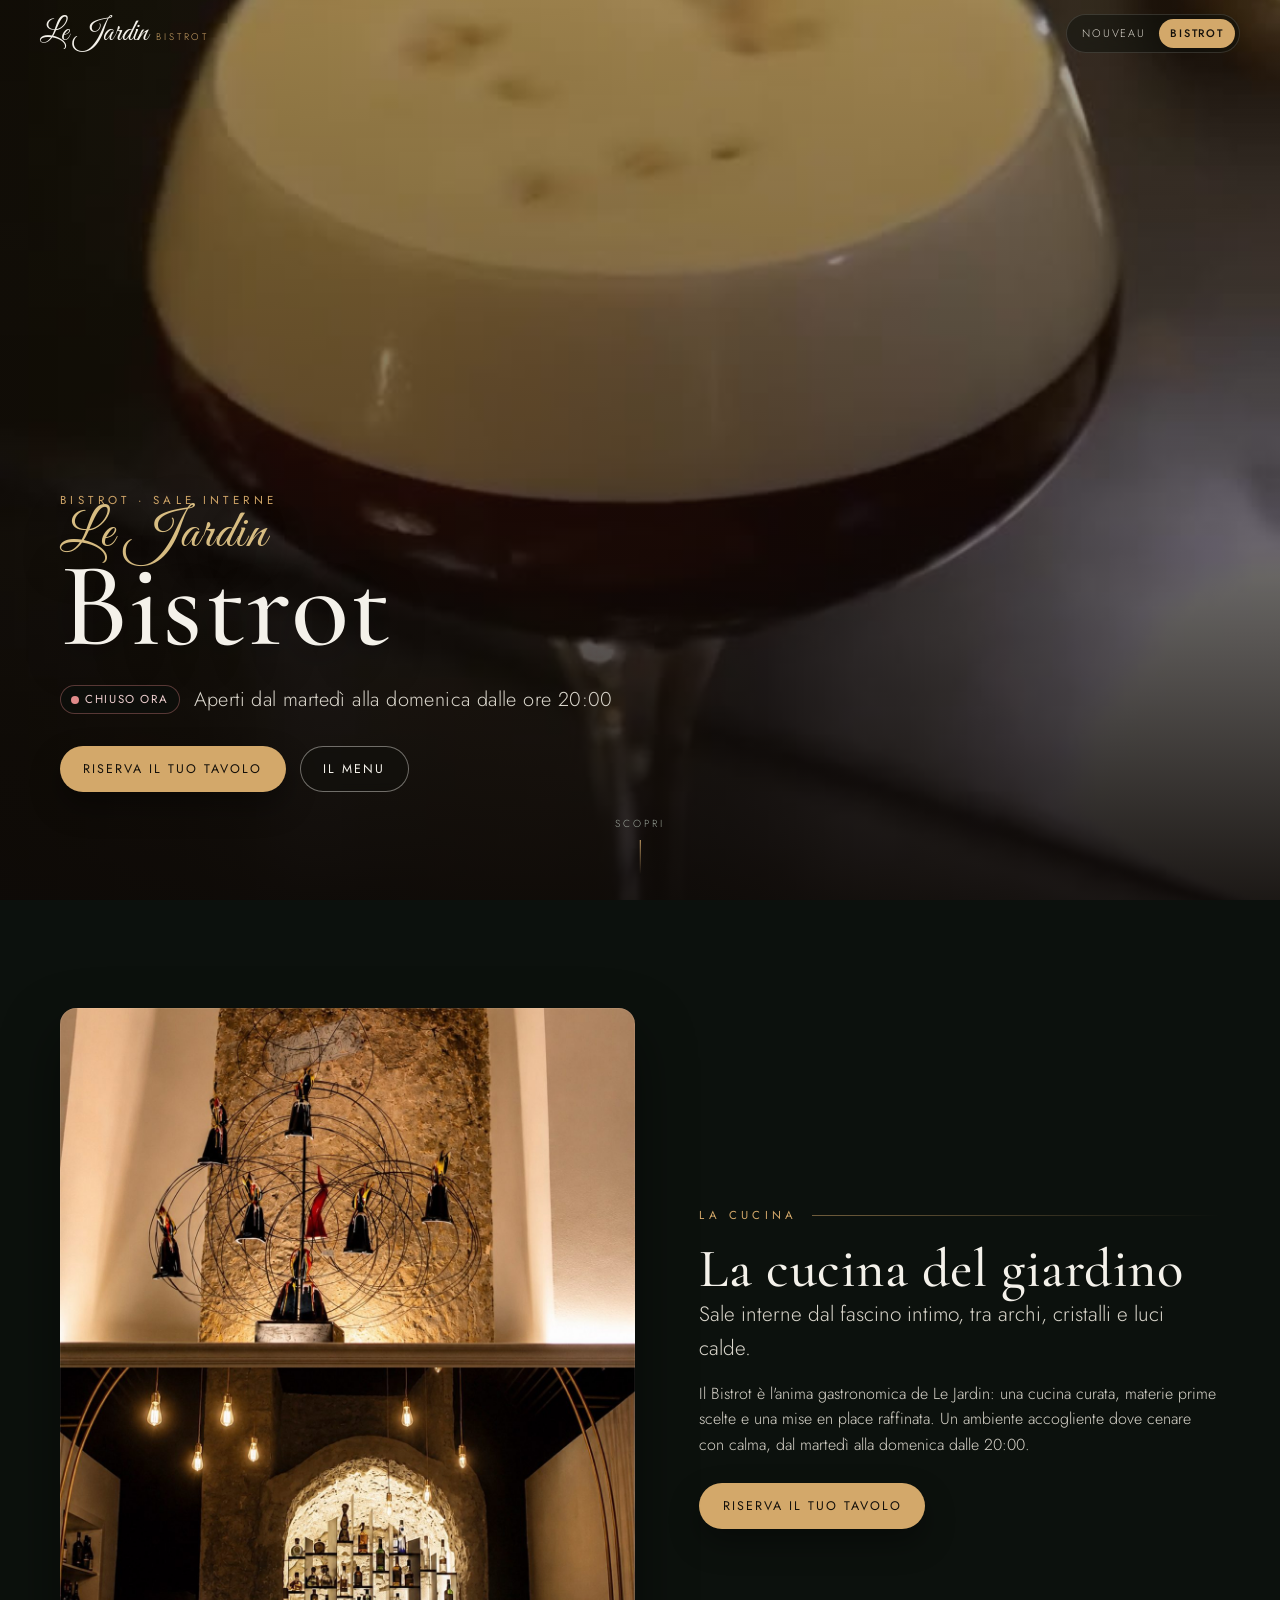
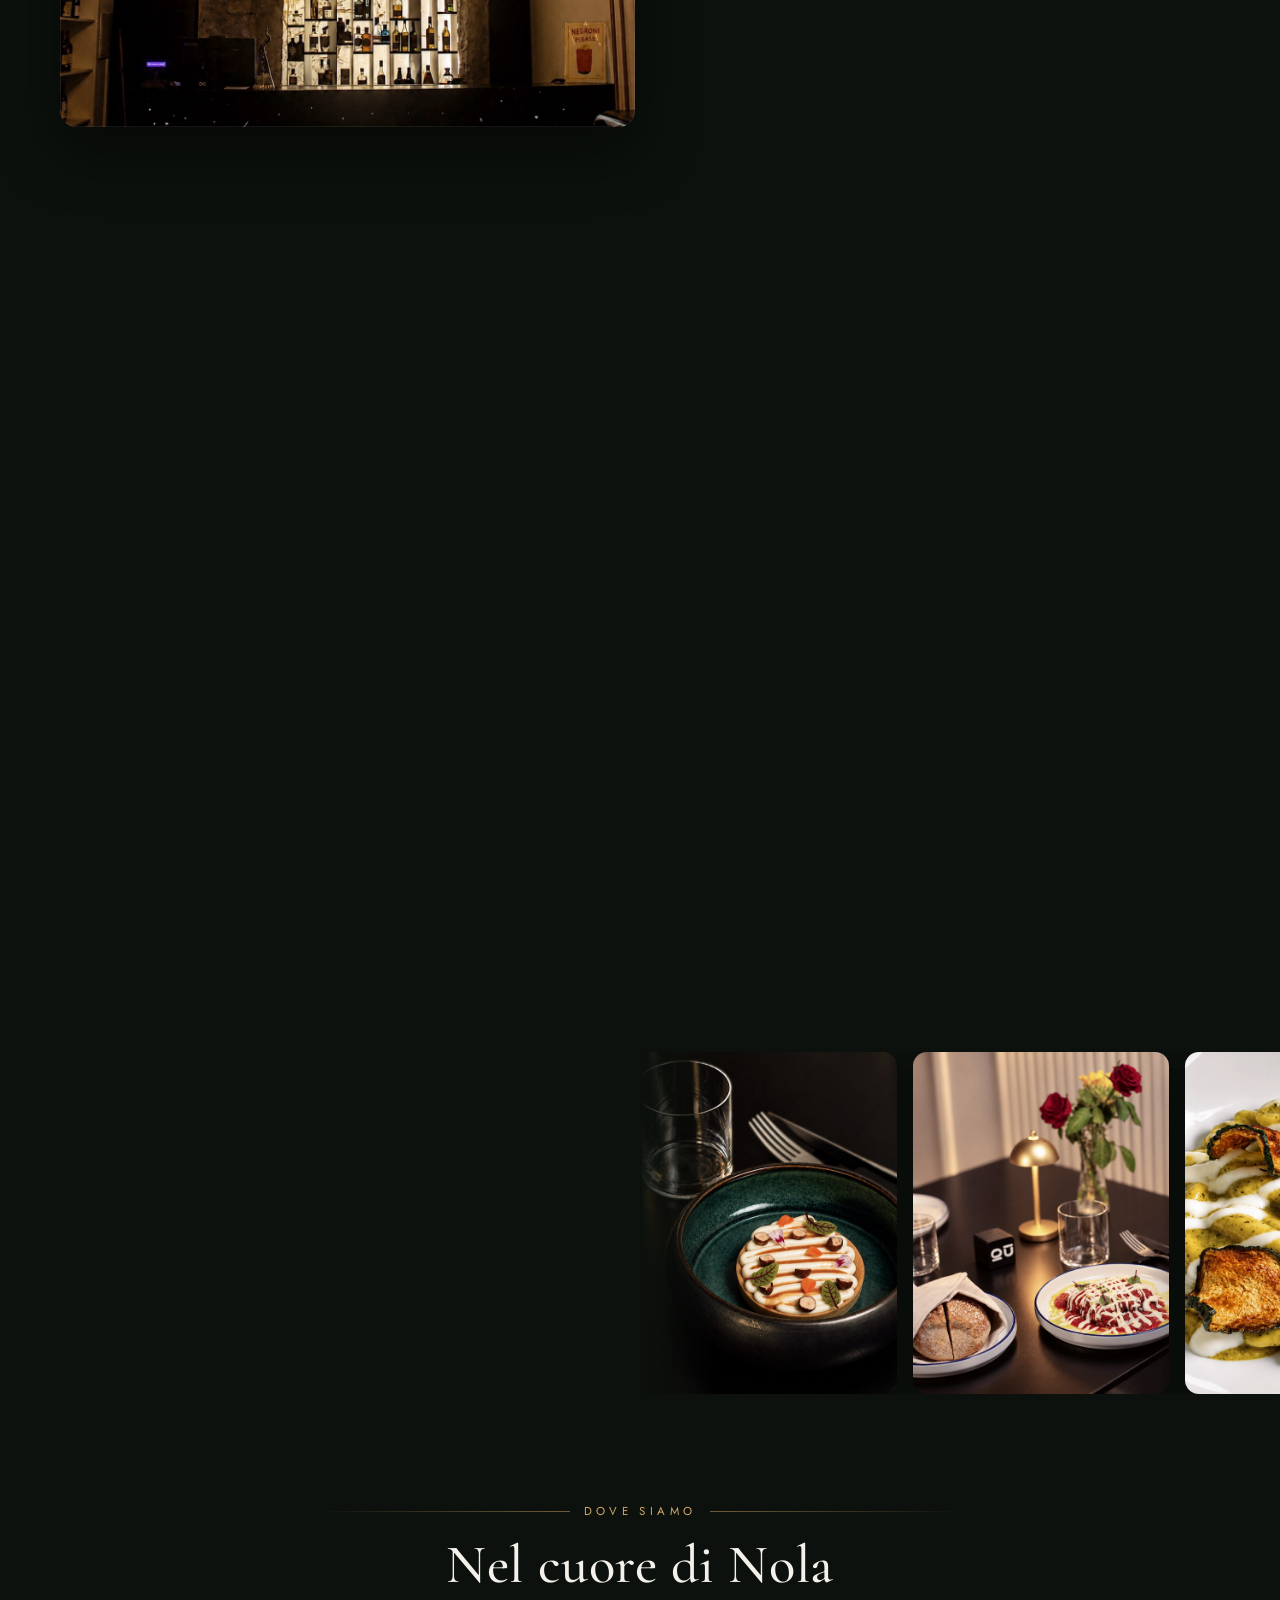
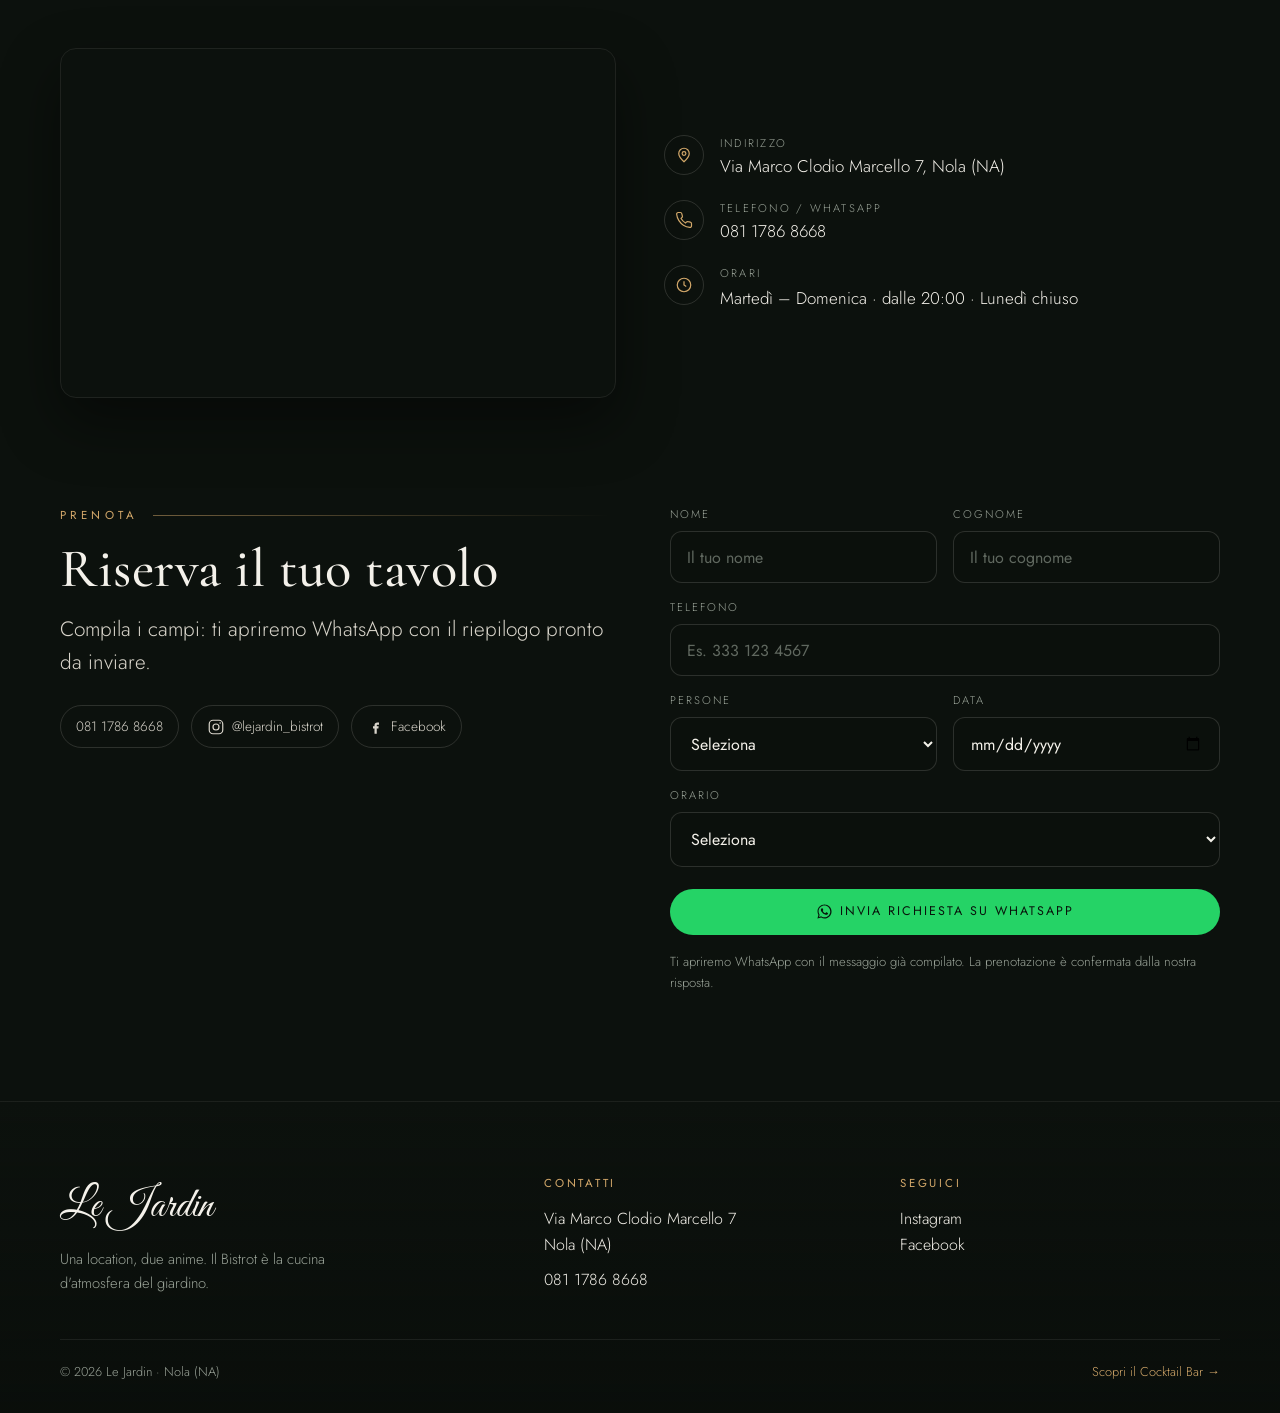
==== commit 1858a212: "Galleria a scorrimento orizzontale automatico" ====
--- a/bistrot.html
+++ b/bistrot.html
@@ -139,12 +139,14 @@
         <p class="divider-leaf kicker center">Galleria</p>
         <h2 class="section__title">Assaggi d'atmosfera</h2>
       </div>
-      <div class="gallery" data-reveal>
-        <img loading="lazy" width="1200" height="1600" src="assets/img/bistrot-food-2.jpg" alt="Piatto gourmet impiattato su fondo scuro" />
-        <img loading="lazy" width="1200" height="1600" src="assets/img/bistrot-table.jpg" alt="Tavolo apparecchiato con fiori e lume" />
-        <img loading="lazy" width="1200" height="1600" src="assets/img/bistrot-food-3.jpg" alt="Primo piatto con zucchine e crema" />
-        <img loading="lazy" width="1200" height="1600" src="assets/img/bistrot-food-1.jpg" alt="Selezione di finger food e antipasti" />
-        <img loading="lazy" width="1200" height="1600" src="assets/img/bistrot-interior.jpg" alt="Dettaglio dell'interno del bistrot" />
+    </div>
+    <div class="marquee" data-marquee data-reveal aria-hidden="true">
+      <div class="marquee__track">
+        <img loading="lazy" src="assets/img/bistrot-food-2.jpg" alt="Piatto gourmet impiattato su fondo scuro" />
+        <img loading="lazy" src="assets/img/bistrot-table.jpg" alt="Tavolo apparecchiato con fiori e lume" />
+        <img loading="lazy" src="assets/img/bistrot-food-3.jpg" alt="Primo piatto con zucchine e crema" />
+        <img loading="lazy" src="assets/img/bistrot-food-1.jpg" alt="Selezione di finger food e antipasti" />
+        <img loading="lazy" src="assets/img/bistrot-interior.jpg" alt="Dettaglio dell'interno del bistrot" />
       </div>
     </div>
   </section>
--- a/style.css
+++ b/style.css
@@ -326,14 +326,25 @@
 .menu-item__desc { color: var(--muted); font-size: .9rem; margin-top: .15em; }
 .menu-item__price { color: var(--accent); font-family: var(--serif); font-size: 1.2rem; white-space: nowrap; }
 
-/* ---------- Gallery ---------- */
-.gallery { columns: 3; column-gap: 14px; }
-.gallery img {
-  width: 100%; border-radius: 12px; margin-bottom: 14px; break-inside: avoid;
-  box-shadow: 0 12px 28px rgba(0,0,0,.35); transition: transform .6s var(--ease), filter .6s var(--ease);
-  filter: saturate(.96);
-}
-.gallery img:hover { transform: scale(1.02); filter: saturate(1.08); }
+/* ---------- Gallery: marquee orizzontale automatico (non interattivo) ---------- */
+.marquee {
+  width: 100vw; margin-left: 50%; transform: translateX(-50%); /* full-bleed */
+  overflow: hidden; pointer-events: none; /* non cliccabile né bloccabile */
+  -webkit-mask-image: linear-gradient(90deg, transparent, #000 6%, #000 94%, transparent);
+          mask-image: linear-gradient(90deg, transparent, #000 6%, #000 94%, transparent);
+}
+.marquee__track {
+  display: flex; align-items: center; gap: 16px; width: max-content;
+  will-change: transform;
+  animation: marquee var(--marquee-duration, 45s) linear infinite;
+}
+.marquee__track img {
+  height: clamp(230px, 38vh, 360px); width: auto;      /* proporzione ORIGINALE preservata */
+  border-radius: 14px; flex: 0 0 auto; display: block;
+  box-shadow: 0 14px 32px rgba(0,0,0,.4); filter: saturate(.98);
+  -webkit-user-drag: none; user-select: none;
+}
+@keyframes marquee { from { transform: translateX(0); } to { transform: translateX(-50%); } }
 
 /* ---------- Map / Dove siamo ---------- */
 .map-wrap { display: grid; grid-template-columns: 1fr 1fr; gap: clamp(24px,4vw,48px); align-items: stretch; }
@@ -411,7 +422,6 @@
   .split, .map-wrap, .contact-grid { grid-template-columns: 1fr; }
   .split.reverse .split__media { order: 0; }
   .cards { grid-template-columns: 1fr; }
-  .gallery { columns: 2; }
   .footer-grid { grid-template-columns: 1fr; gap: 30px; }
   .split__media { aspect-ratio: 16/11; }
 }
@@ -428,7 +438,7 @@
 }
 
 @media (max-width: 480px) {
-  .gallery { columns: 1; }
+  .marquee__track img { height: 210px; }
   .hero__actions .btn { width: 100%; justify-content: center; }
 }
 
@@ -436,4 +446,6 @@
 @media (prefers-reduced-motion: reduce) {
   *, *::before, *::after { animation-duration: .001ms !important; transition-duration: .001ms !important; scroll-behavior: auto !important; }
   [data-reveal] { opacity: 1; transform: none; }
-}
+  /* La galleria scorre sempre, per richiesta esplicita */
+  .marquee__track { animation: marquee var(--marquee-duration, 45s) linear infinite !important; }
+}
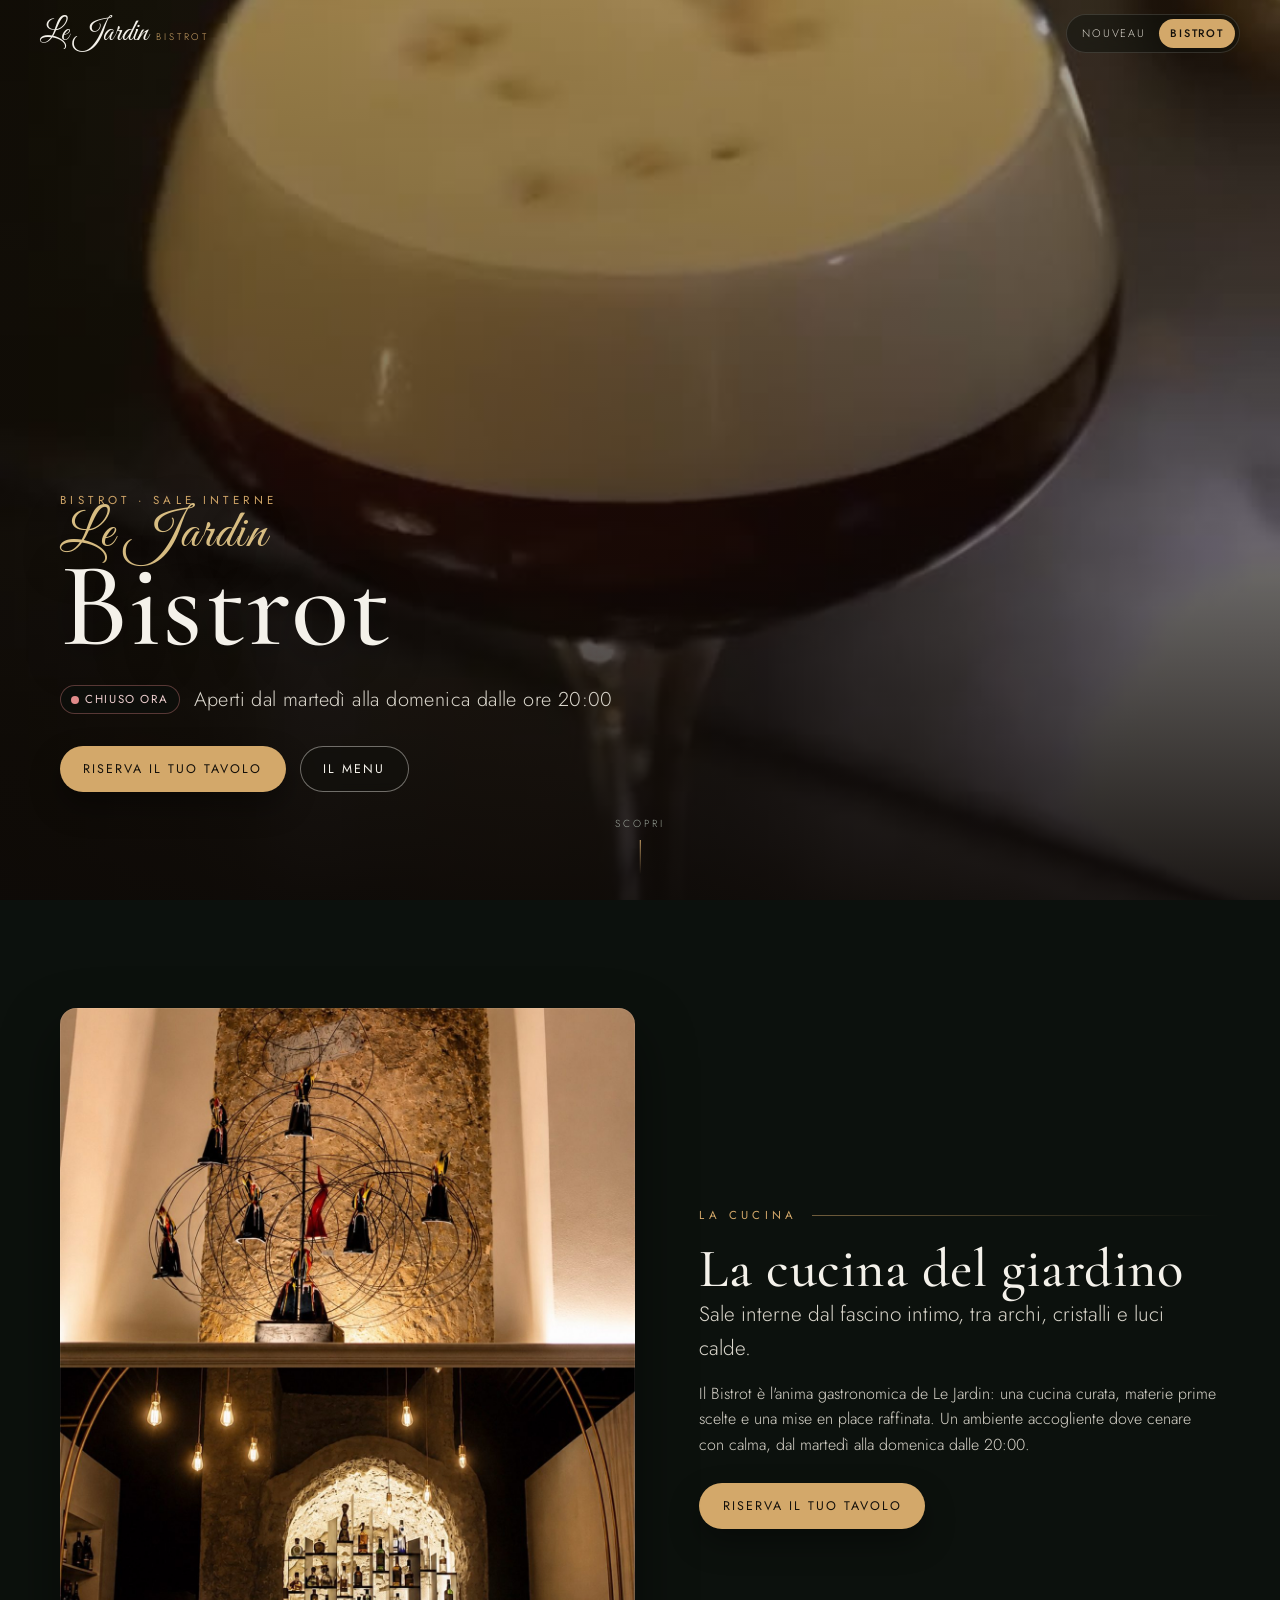
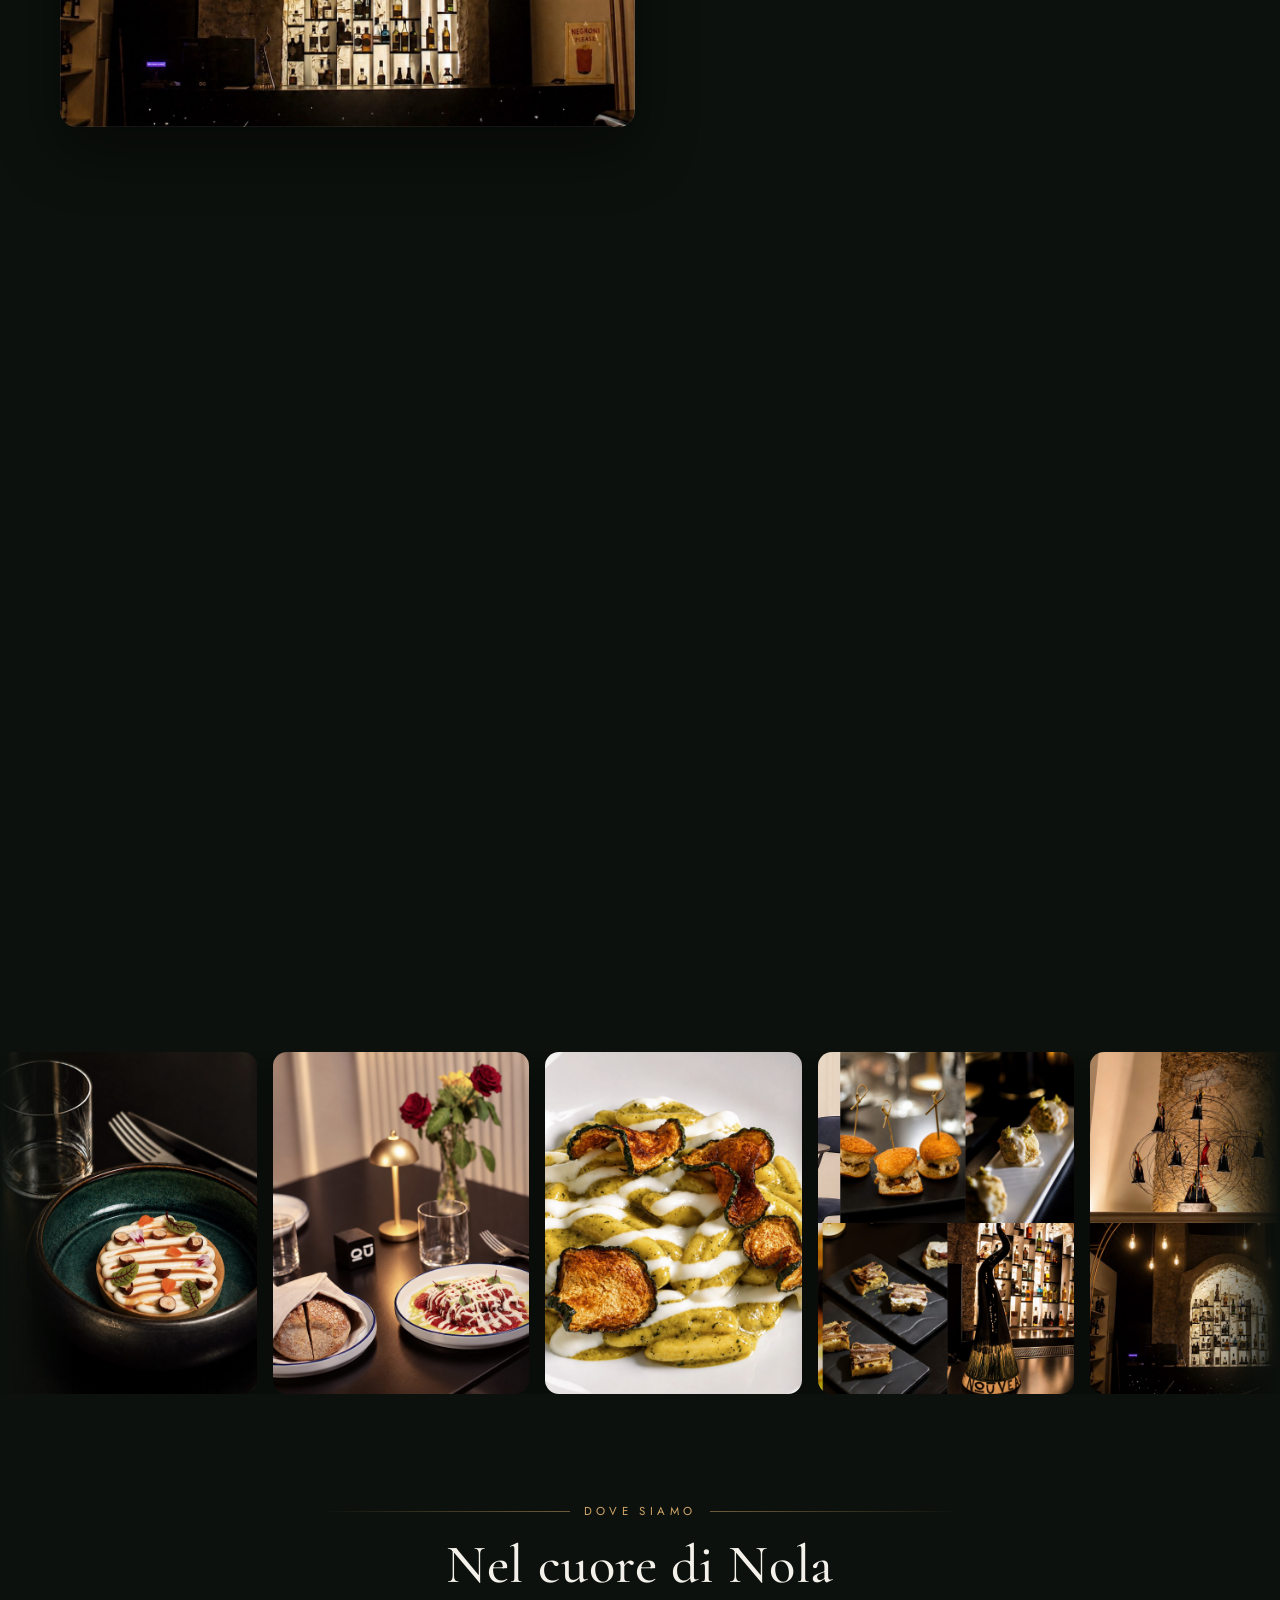
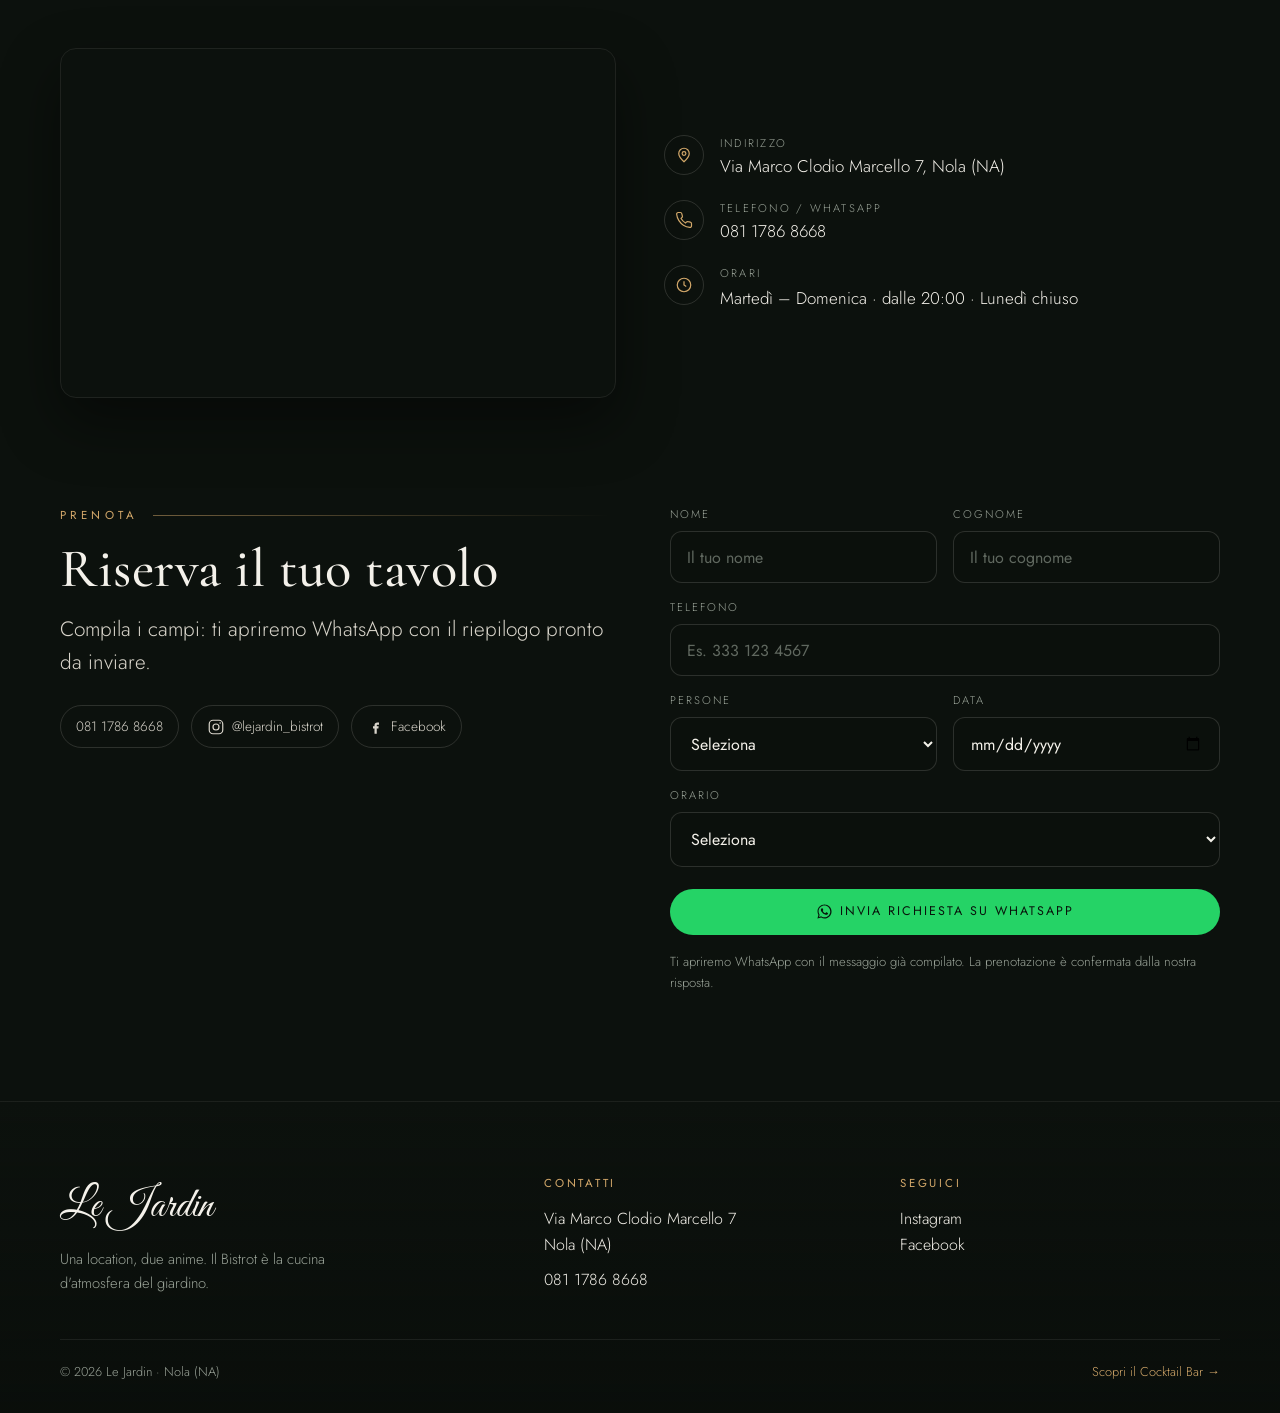
==== commit 62b60bec: "Fix galleria: striscia full-width, sfumatura ai bordi" ====
--- a/bistrot.html
+++ b/bistrot.html
@@ -140,13 +140,13 @@
         <h2 class="section__title">Assaggi d'atmosfera</h2>
       </div>
     </div>
-    <div class="marquee" data-marquee data-reveal aria-hidden="true">
+    <div class="marquee" data-marquee aria-hidden="true">
       <div class="marquee__track">
-        <img loading="lazy" src="assets/img/bistrot-food-2.jpg" alt="Piatto gourmet impiattato su fondo scuro" />
-        <img loading="lazy" src="assets/img/bistrot-table.jpg" alt="Tavolo apparecchiato con fiori e lume" />
-        <img loading="lazy" src="assets/img/bistrot-food-3.jpg" alt="Primo piatto con zucchine e crema" />
-        <img loading="lazy" src="assets/img/bistrot-food-1.jpg" alt="Selezione di finger food e antipasti" />
-        <img loading="lazy" src="assets/img/bistrot-interior.jpg" alt="Dettaglio dell'interno del bistrot" />
+        <img src="assets/img/bistrot-food-2.jpg" alt="Piatto gourmet impiattato su fondo scuro" />
+        <img src="assets/img/bistrot-table.jpg" alt="Tavolo apparecchiato con fiori e lume" />
+        <img src="assets/img/bistrot-food-3.jpg" alt="Primo piatto con zucchine e crema" />
+        <img src="assets/img/bistrot-food-1.jpg" alt="Selezione di finger food e antipasti" />
+        <img src="assets/img/bistrot-interior.jpg" alt="Dettaglio dell'interno del bistrot" />
       </div>
     </div>
   </section>
--- a/style.css
+++ b/style.css
@@ -328,7 +328,7 @@
 
 /* ---------- Gallery: marquee orizzontale automatico (non interattivo) ---------- */
 .marquee {
-  width: 100vw; margin-left: 50%; transform: translateX(-50%); /* full-bleed */
+  width: 100vw; margin-left: calc(50% - 50vw); /* full-bleed senza transform (non entra in conflitto) */
   overflow: hidden; pointer-events: none; /* non cliccabile né bloccabile */
   -webkit-mask-image: linear-gradient(90deg, transparent, #000 6%, #000 94%, transparent);
           mask-image: linear-gradient(90deg, transparent, #000 6%, #000 94%, transparent);
